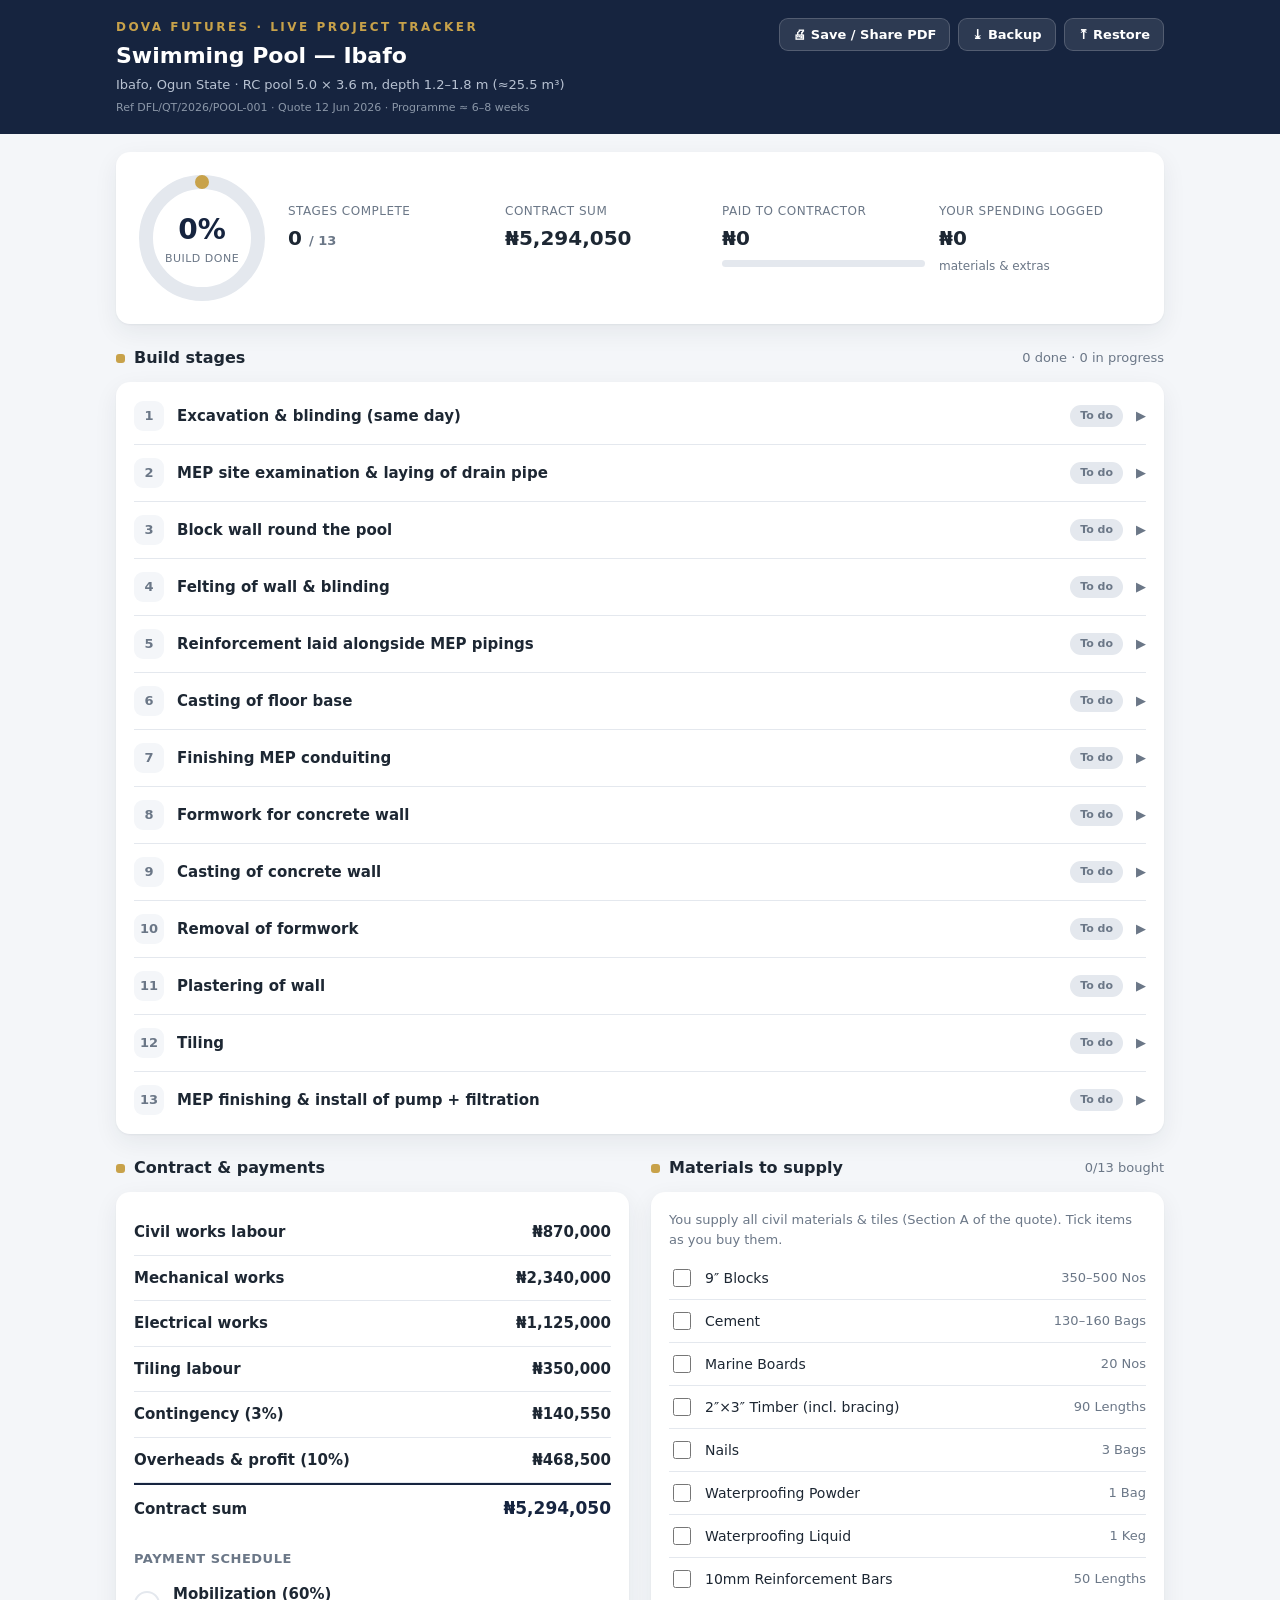
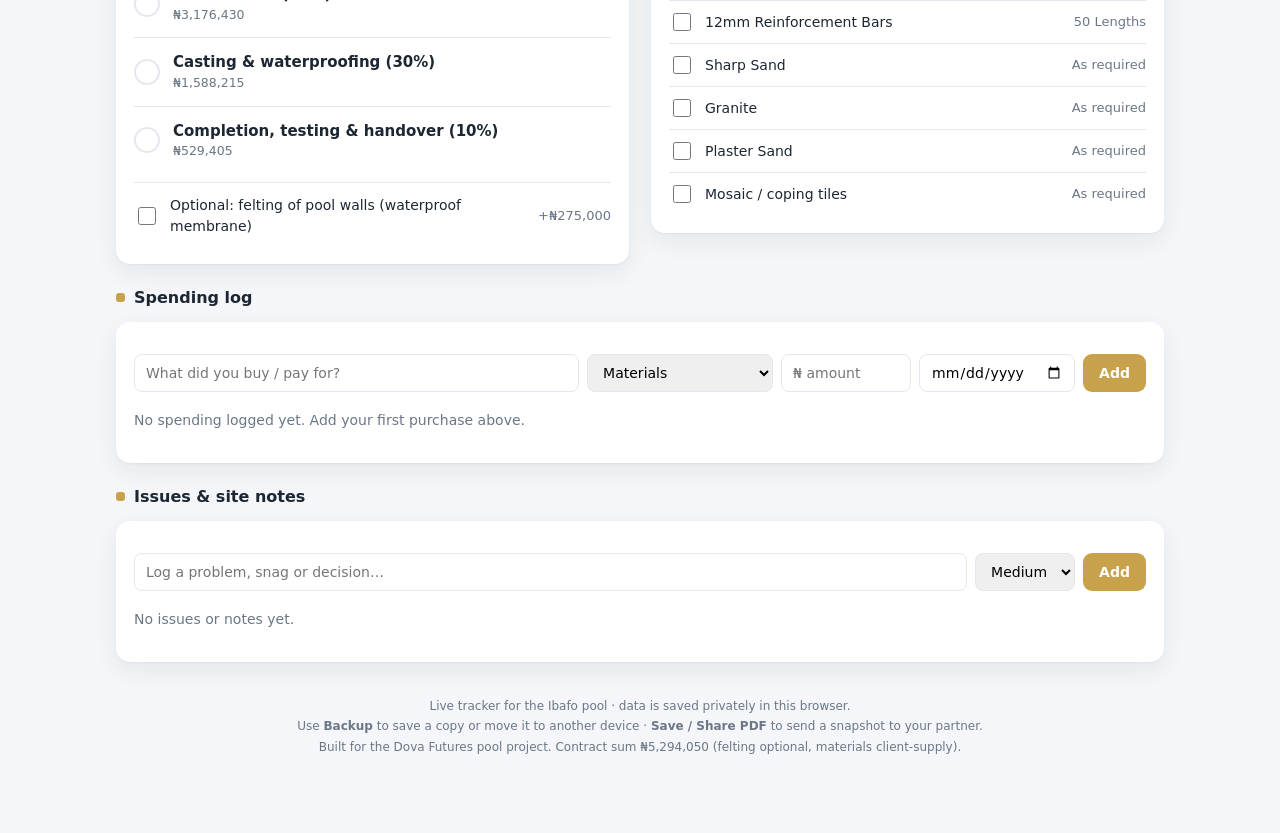
==== pool-tracker.html @ 094e6d1b "Add live tracker for the Ibafo pool project Single-file, offline HTML tracker pre-loaded with the 13" ====
<!DOCTYPE html>
<html lang="en">
<head>
<meta charset="UTF-8" />
<meta name="viewport" content="width=device-width, initial-scale=1.0" />
<meta name="theme-color" content="#16243f" />
<title>Pool Project — Ibafo · Live Tracker</title>
<style>
  :root{
    --navy:#16243f; --navy-2:#1f3357; --gold:#c8a24a; --gold-dk:#a9842f;
    --ink:#1d2733; --muted:#6b7787; --line:#e4e8ee; --bg:#f4f6f9; --card:#fff;
    --green:#2f9e6f; --green-bg:#e4f4ec; --amber:#d9822b; --amber-bg:#fbecd9;
    --red:#d64545; --red-bg:#fbe6e6; --blue:#3a6ea5; --blue-bg:#e6eff8;
    --shadow:0 1px 2px rgba(22,36,63,.05),0 8px 24px rgba(22,36,63,.07);
    --radius:14px;
    font-family:"Segoe UI",system-ui,-apple-system,Roboto,Helvetica,Arial,sans-serif;
  }
  *{box-sizing:border-box}
  html,body{margin:0}
  body{background:var(--bg);color:var(--ink);font-size:15px;line-height:1.5}
  h1,h2,h3{margin:0}
  button{font-family:inherit}
  .wrap{max-width:1080px;margin:0 auto;padding:0 16px 64px}

  /* header */
  .topbar{background:var(--navy);color:#fff}
  .topbar-inner{max-width:1080px;margin:0 auto;padding:18px 16px;display:flex;
    align-items:flex-start;justify-content:space-between;gap:16px;flex-wrap:wrap}
  .brand{display:flex;flex-direction:column;gap:3px}
  .brand .ey{font-size:12px;letter-spacing:2.5px;text-transform:uppercase;color:var(--gold);font-weight:700}
  .brand h1{font-size:22px;font-weight:700}
  .brand .sub{font-size:13px;color:#b8c2d2}
  .brand .tag{font-size:11px;color:#8b97a8;margin-top:2px}
  .head-actions{display:flex;gap:8px;flex-wrap:wrap}
  .hbtn{background:rgba(255,255,255,.1);color:#fff;border:1px solid rgba(255,255,255,.18);
    border-radius:9px;padding:8px 13px;font-size:13px;font-weight:600;cursor:pointer}
  .hbtn:hover{background:rgba(255,255,255,.18)}

  /* hero metrics */
  .hero{display:grid;grid-template-columns:auto 1fr;gap:22px;align-items:center;
    background:var(--card);border-radius:var(--radius);box-shadow:var(--shadow);
    padding:22px;margin-top:18px}
  .ring{position:relative;width:128px;height:128px;flex:none}
  .ring svg{transform:rotate(-90deg)}
  .ring .ctr{position:absolute;inset:0;display:flex;flex-direction:column;align-items:center;justify-content:center}
  .ring .pct{font-size:28px;font-weight:800;color:var(--navy)}
  .ring .lbl{font-size:11px;color:var(--muted);text-transform:uppercase;letter-spacing:.5px}
  .hero-stats{display:grid;grid-template-columns:repeat(auto-fit,minmax(150px,1fr));gap:14px}
  .stat .k{font-size:12px;text-transform:uppercase;letter-spacing:.5px;color:var(--muted)}
  .stat .v{font-size:20px;font-weight:700;margin-top:3px}
  .stat .v small{font-size:13px;font-weight:600;color:var(--muted)}
  .stat .bar{height:7px;background:var(--line);border-radius:5px;margin-top:7px;overflow:hidden}
  .stat .bar > i{display:block;height:100%;background:var(--gold);border-radius:5px}
  .stat .bar > i.over{background:var(--red)}

  /* sections */
  section{margin-top:22px}
  .sec-head{display:flex;align-items:center;justify-content:space-between;margin-bottom:12px;gap:10px}
  .sec-head h2{font-size:16px;display:flex;align-items:center;gap:9px}
  .sec-head h2 .dot{width:9px;height:9px;border-radius:3px;background:var(--gold)}
  .card{background:var(--card);border-radius:var(--radius);box-shadow:var(--shadow);padding:6px 18px}
  .card.pad{padding:18px}

  /* stage list */
  .stage{border-bottom:1px solid var(--line)}
  .stage:last-child{border-bottom:none}
  .stage-row{display:flex;align-items:center;gap:13px;padding:13px 0;cursor:pointer}
  .stage-no{width:30px;height:30px;flex:none;border-radius:9px;background:var(--bg);
    display:flex;align-items:center;justify-content:center;font-weight:700;font-size:13px;color:var(--muted)}
  .stage.done .stage-no{background:var(--green-bg);color:var(--green)}
  .stage.in_progress .stage-no{background:var(--amber-bg);color:var(--amber)}
  .stage-main{flex:1;min-width:0}
  .stage-name{font-weight:600}
  .stage-meta{font-size:12.5px;color:var(--muted);margin-top:1px}
  .pill{display:inline-block;font-size:11px;font-weight:700;padding:3px 10px;border-radius:20px;white-space:nowrap}
  .pill.todo{background:var(--line);color:var(--muted)}
  .pill.in_progress{background:var(--amber-bg);color:var(--amber)}
  .pill.done{background:var(--green-bg);color:var(--green)}
  .chev{color:var(--muted);font-size:13px;transition:transform .15s}
  .stage.open .chev{transform:rotate(90deg)}
  .stage-detail{display:none;padding:2px 0 16px 43px}
  .stage.open .stage-detail{display:block}
  .seg{display:inline-flex;background:var(--bg);border-radius:9px;padding:3px;gap:3px;margin-bottom:10px}
  .seg button{border:none;background:none;padding:6px 12px;border-radius:7px;font-size:13px;font-weight:600;color:var(--muted);cursor:pointer}
  .seg button.on{background:#fff;color:var(--ink);box-shadow:0 1px 2px rgba(0,0,0,.08)}
  .seg button.on[data-s="done"]{color:var(--green)}
  .seg button.on[data-s="in_progress"]{color:var(--amber)}
  .field{display:block;font-size:12px;font-weight:600;color:var(--muted);margin:8px 0 0}
  .field input,.field textarea{width:100%;margin-top:4px;padding:8px 10px;border:1px solid var(--line);
    border-radius:8px;font-family:inherit;font-size:14px;color:var(--ink)}
  .field input:focus,.field textarea:focus{outline:none;border-color:var(--gold)}
  .twocol{display:flex;gap:12px;flex-wrap:wrap}
  .twocol .field{flex:1;min-width:150px}

  /* generic rows */
  .row{display:flex;align-items:center;gap:12px;padding:11px 0;border-bottom:1px solid var(--line)}
  .row:last-child{border-bottom:none}
  .row .m{flex:1;min-width:0}
  .row .m .t{font-weight:600}
  .row .m .s{font-size:12.5px;color:var(--muted);margin-top:1px}
  .row .amt{font-weight:700;white-space:nowrap}
  .row .del{background:none;border:none;color:var(--muted);cursor:pointer;font-size:15px;padding:4px 6px;border-radius:7px}
  .row .del:hover{background:var(--red-bg);color:var(--red)}
  .muted{color:var(--muted)}
  .empty{color:var(--muted);padding:14px 0;font-size:14px}

  /* payment milestones */
  .pay{display:flex;align-items:center;gap:13px;padding:13px 0;border-bottom:1px solid var(--line)}
  .pay:last-child{border-bottom:none}
  .pay .check{width:26px;height:26px;flex:none;border-radius:50%;border:2px solid var(--line);
    display:flex;align-items:center;justify-content:center;cursor:pointer;color:transparent;font-size:14px;font-weight:800}
  .pay.paid .check{background:var(--green);border-color:var(--green);color:#fff}
  .pay .m{flex:1}
  .pay .m .t{font-weight:600}
  .pay .m .s{font-size:12.5px;color:var(--muted)}

  /* two-up grid */
  .grid2{display:grid;grid-template-columns:1fr 1fr;gap:22px;align-items:start}
  @media(max-width:820px){.grid2{grid-template-columns:1fr}.hero{grid-template-columns:1fr;text-align:center}
    .ring{margin:0 auto}}

  /* add form */
  .addform{display:flex;gap:8px;flex-wrap:wrap;padding:14px 0 4px}
  .addform input,.addform select{padding:9px 11px;border:1px solid var(--line);border-radius:8px;font-family:inherit;font-size:14px}
  .addform input:focus,.addform select:focus{outline:none;border-color:var(--gold)}
  .addform .grow{flex:1;min-width:140px}
  .btn{border:none;border-radius:9px;padding:9px 16px;font-size:14px;font-weight:600;cursor:pointer}
  .btn-gold{background:var(--gold);color:#fff}
  .btn-gold:hover{background:var(--gold-dk)}

  .mat{display:flex;align-items:center;gap:11px;padding:9px 0;border-bottom:1px solid var(--line);font-size:14px}
  .mat:last-child{border-bottom:none}
  .mat input{width:18px;height:18px;accent-color:var(--green);flex:none;cursor:pointer}
  .mat .q{margin-left:auto;color:var(--muted);font-size:13px;white-space:nowrap}
  .mat.got .nm{text-decoration:line-through;color:var(--muted)}

  .note-card{font-size:13px;color:var(--muted);line-height:1.6}
  .foot{text-align:center;color:var(--muted);font-size:12px;margin-top:34px;line-height:1.7}
  .toast{position:fixed;bottom:22px;left:50%;transform:translateX(-50%);background:var(--navy);
    color:#fff;padding:11px 18px;border-radius:9px;font-size:14px;box-shadow:var(--shadow);z-index:50;opacity:0;
    transition:opacity .2s;pointer-events:none}
  .toast.show{opacity:1}

  @media print{
    body{background:#fff}
    .head-actions,.addform,.stage .chev,.del,.seg,.hbtn,.btn{display:none !important}
    .card,.hero{box-shadow:none;border:1px solid var(--line)}
    .stage-detail{display:block !important;padding-left:43px}
  }
</style>
</head>
<body>

<header class="topbar">
  <div class="topbar-inner">
    <div class="brand">
      <span class="ey">Dova Futures · Live Project Tracker</span>
      <h1>Swimming Pool — Ibafo</h1>
      <span class="sub">Ibafo, Ogun State · RC pool 5.0 × 3.6 m, depth 1.2–1.8 m (≈25.5 m³)</span>
      <span class="tag">Ref DFL/QT/2026/POOL-001 · Quote 12 Jun 2026 · Programme ≈ 6–8 weeks</span>
    </div>
    <div class="head-actions">
      <button class="hbtn" onclick="window.print()">🖨 Save / Share PDF</button>
      <button class="hbtn" id="export">⤓ Backup</button>
      <button class="hbtn" id="import">⤒ Restore</button>
      <input type="file" id="file" accept="application/json" hidden />
    </div>
  </div>
</header>

<div class="wrap">

  <!-- HERO -->
  <div class="hero">
    <div class="ring">
      <svg width="128" height="128">
        <circle cx="64" cy="64" r="56" fill="none" stroke="#e4e8ee" stroke-width="14"/>
        <circle id="ring-fill" cx="64" cy="64" r="56" fill="none" stroke="#c8a24a" stroke-width="14"
          stroke-linecap="round" stroke-dasharray="351.86" stroke-dashoffset="351.86"/>
      </svg>
      <div class="ctr"><span class="pct" id="ring-pct">0%</span><span class="lbl">Build done</span></div>
    </div>
    <div class="hero-stats">
      <div class="stat">
        <div class="k">Stages complete</div>
        <div class="v" id="st-stages">0 <small>/ 13</small></div>
      </div>
      <div class="stat">
        <div class="k">Contract sum</div>
        <div class="v" id="st-contract">₦5,294,050</div>
      </div>
      <div class="stat">
        <div class="k">Paid to contractor</div>
        <div class="v" id="st-paid">₦0</div>
        <div class="bar"><i id="st-paid-bar" style="width:0%"></i></div>
      </div>
      <div class="stat">
        <div class="k">Your spending logged</div>
        <div class="v" id="st-spend">₦0</div>
        <div class="muted" style="font-size:12px;margin-top:4px" id="st-spend-sub">materials & extras</div>
      </div>
    </div>
  </div>

  <!-- BUILD STAGES -->
  <section>
    <div class="sec-head">
      <h2><span class="dot"></span>Build stages</h2>
      <span class="muted" id="stage-status" style="font-size:13px"></span>
    </div>
    <div class="card" id="stages"></div>
  </section>

  <div class="grid2">
    <!-- CONTRACT & PAYMENTS -->
    <section>
      <div class="sec-head"><h2><span class="dot"></span>Contract & payments</h2></div>
      <div class="card pad">
        <div id="breakdown"></div>
        <h3 style="font-size:13px;margin:16px 0 2px;color:var(--muted);text-transform:uppercase;letter-spacing:.5px">Payment schedule</h3>
        <div id="payments"></div>
        <label class="mat" style="border-top:1px solid var(--line);margin-top:8px;padding-top:12px">
          <input type="checkbox" id="felting" />
          <span class="nm">Optional: felting of pool walls (waterproof membrane)</span>
          <span class="q">+₦275,000</span>
        </label>
      </div>
    </section>

    <!-- CLIENT-SUPPLY MATERIALS -->
    <section>
      <div class="sec-head"><h2><span class="dot"></span>Materials to supply</h2>
        <span class="muted" id="mat-status" style="font-size:13px"></span></div>
      <div class="card pad">
        <p class="muted" style="margin:0 0 8px;font-size:13px">You supply all civil materials & tiles (Section A of the quote). Tick items as you buy them.</p>
        <div id="materials"></div>
      </div>
    </section>
  </div>

  <!-- EXPENSES -->
  <section>
    <div class="sec-head"><h2><span class="dot"></span>Spending log</h2>
      <span class="muted" id="exp-total" style="font-size:13px"></span></div>
    <div class="card pad">
      <div class="addform">
        <input class="grow" id="e-desc" placeholder="What did you buy / pay for?" />
        <select id="e-cat">
          <option>Materials</option><option>Contractor payment</option><option>Labour</option>
          <option>Mechanical</option><option>Electrical</option><option>Tiling</option>
          <option>Transport</option><option>Other</option>
        </select>
        <input id="e-amt" type="number" min="0" step="any" placeholder="₦ amount" style="width:130px" />
        <input id="e-date" type="date" />
        <button class="btn btn-gold" id="e-add">Add</button>
      </div>
      <div id="expenses"></div>
    </div>
  </section>

  <!-- ISSUES -->
  <section>
    <div class="sec-head"><h2><span class="dot"></span>Issues & site notes</h2></div>
    <div class="card pad">
      <div class="addform">
        <input class="grow" id="i-text" placeholder="Log a problem, snag or decision…" />
        <select id="i-sev"><option value="note">Note</option><option value="low">Low</option>
          <option value="medium" selected>Medium</option><option value="high">High</option></select>
        <button class="btn btn-gold" id="i-add">Add</button>
      </div>
      <div id="issues"></div>
    </div>
  </section>

  <p class="foot">
    Live tracker for the Ibafo pool · data is saved privately in this browser.<br/>
    Use <b>Backup</b> to save a copy or move it to another device · <b>Save / Share PDF</b> to send a snapshot to your partner.<br/>
    Built for the Dova Futures pool project. Contract sum ₦5,294,050 (felting optional, materials client-supply).
  </p>
</div>

<div class="toast" id="toast"></div>

<script>
const NGN = n => "₦" + Math.round(n||0).toLocaleString("en-NG");
const today = () => new Date().toISOString().slice(0,10);
const fmtDate = d => d ? new Date(d+"T00:00:00").toLocaleDateString("en-GB",{day:"numeric",month:"short",year:"numeric"}) : "";

const CONTRACT_BASE = 5294050;
const FELTING = 275000;

const SEED = {
  stages: [
    "Excavation & blinding (same day)",
    "MEP site examination & laying of drain pipe",
    "Block wall round the pool",
    "Felting of wall & blinding",
    "Reinforcement laid alongside MEP pipings",
    "Casting of floor base",
    "Finishing MEP conduiting",
    "Formwork for concrete wall",
    "Casting of concrete wall",
    "Removal of formwork",
    "Plastering of wall",
    "Tiling",
    "MEP finishing & install of pump + filtration"
  ].map((name,i)=>({id:i+1,name,status:"todo",date:"",note:""})),
  breakdown: [
    ["Civil works labour", 870000],
    ["Mechanical works", 2340000],
    ["Electrical works", 1125000],
    ["Tiling labour", 350000],
    ["Contingency (3%)", 140550],
    ["Overheads & profit (10%)", 468500],
  ],
  payments: [
    {label:"Mobilization (60%)", pct:0.60, paid:false, date:""},
    {label:"Casting & waterproofing (30%)", pct:0.30, paid:false, date:""},
    {label:"Completion, testing & handover (10%)", pct:0.10, paid:false, date:""},
  ],
  felting:false,
  materials: [
    ["9″ Blocks","350–500 Nos"],["Cement","130–160 Bags"],["Marine Boards","20 Nos"],
    ["2″×3″ Timber (incl. bracing)","90 Lengths"],["Nails","3 Bags"],
    ["Waterproofing Powder","1 Bag"],["Waterproofing Liquid","1 Keg"],
    ["10mm Reinforcement Bars","50 Lengths"],["12mm Reinforcement Bars","50 Lengths"],
    ["Sharp Sand","As required"],["Granite","As required"],
    ["Plaster Sand","As required"],["Mosaic / coping tiles","As required"],
  ].map((m,i)=>({id:i+1,name:m[0],qty:m[1],got:false})),
  expenses: [],
  issues: [],
};

const KEY = "pool_ibafo_tracker_v1";
let data = load();

function load(){
  try{
    const raw = localStorage.getItem(KEY);
    if(raw){ const d = JSON.parse(raw); return Object.assign(structuredClone(SEED), d); }
  }catch(e){}
  return structuredClone(SEED);
}
function save(){ localStorage.setItem(KEY, JSON.stringify(data)); }

/* ---------- render ---------- */
function contractSum(){ return CONTRACT_BASE + (data.felting ? FELTING : 0); }

function render(){
  renderHero(); renderStages(); renderBreakdown(); renderPayments();
  renderMaterials(); renderExpenses(); renderIssues();
  document.getElementById("felting").checked = data.felting;
}

function renderHero(){
  const done = data.stages.filter(s=>s.status==="done").length;
  const pct = Math.round(done/data.stages.length*100);
  const C=2*Math.PI*56;
  document.getElementById("ring-fill").style.strokeDashoffset = C*(1-pct/100);
  document.getElementById("ring-pct").textContent = pct+"%";
  document.getElementById("st-stages").innerHTML = done+' <small>/ '+data.stages.length+'</small>';
  document.getElementById("st-contract").textContent = NGN(contractSum());

  const paid = data.payments.filter(p=>p.paid).reduce((a,p)=>a+p.pct*contractSum(),0);
  document.getElementById("st-paid").textContent = NGN(paid);
  document.getElementById("st-paid-bar").style.width = Math.min(100, paid/contractSum()*100)+"%";

  const spend = data.expenses.reduce((a,e)=>a+(+e.amt||0),0);
  document.getElementById("st-spend").textContent = NGN(spend);
}

function renderStages(){
  const el = document.getElementById("stages");
  el.innerHTML = data.stages.map(s=>{
    const cls = s.status==="done"?"done":s.status==="in_progress"?"in_progress":"";
    const pill = s.status==="done"?'<span class="pill done">Done</span>'
      : s.status==="in_progress"?'<span class="pill in_progress">In progress</span>'
      : '<span class="pill todo">To do</span>';
    const meta = [s.date?("✓ "+fmtDate(s.date)):"", s.note].filter(Boolean).join(" · ");
    return `<div class="stage ${cls}" data-id="${s.id}">
      <div class="stage-row" onclick="toggleStage(${s.id})">
        <div class="stage-no">${s.status==="done"?"✓":s.id}</div>
        <div class="stage-main">
          <div class="stage-name">${esc(s.name)}</div>
          ${meta?`<div class="stage-meta">${esc(meta)}</div>`:""}
        </div>
        ${pill}
        <span class="chev">▶</span>
      </div>
      <div class="stage-detail">
        <div class="seg">
          <button data-s="todo" class="${s.status==='todo'?'on':''}" onclick="setStage(${s.id},'todo')">To do</button>
          <button data-s="in_progress" class="${s.status==='in_progress'?'on':''}" onclick="setStage(${s.id},'in_progress')">In progress</button>
          <button data-s="done" class="${s.status==='done'?'on':''}" onclick="setStage(${s.id},'done')">Done</button>
        </div>
        <div class="twocol">
          <label class="field">Date ${s.status==='done'?'completed':'started / due'}
            <input type="date" value="${s.date||''}" onchange="stageDate(${s.id},this.value)" />
          </label>
        </div>
        <label class="field">Note
          <textarea rows="2" placeholder="e.g. concrete cured, supplier delay, inspection passed…" onchange="stageNote(${s.id},this.value)">${esc(s.note||'')}</textarea>
        </label>
      </div>
    </div>`;
  }).join("");
  const done = data.stages.filter(s=>s.status==="done").length;
  const ip = data.stages.filter(s=>s.status==="in_progress").length;
  document.getElementById("stage-status").textContent =
    done===data.stages.length ? "All stages complete 🎉" : `${done} done · ${ip} in progress`;
}

function renderBreakdown(){
  const el=document.getElementById("breakdown");
  let rows = data.breakdown.map(b=>`<div class="row"><div class="m"><div class="t">${esc(b[0])}</div></div><div class="amt">${NGN(b[1])}</div></div>`).join("");
  if(data.felting) rows += `<div class="row"><div class="m"><div class="t">Felting of pool walls <span class="pill in_progress">optional</span></div></div><div class="amt">${NGN(FELTING)}</div></div>`;
  rows += `<div class="row" style="border-top:2px solid var(--navy)"><div class="m"><div class="t" style="font-weight:800">Contract sum</div></div><div class="amt" style="color:var(--navy);font-size:17px">${NGN(contractSum())}</div></div>`;
  el.innerHTML = rows;
}

function renderPayments(){
  const el=document.getElementById("payments");
  el.innerHTML = data.payments.map((p,i)=>{
    const amt = p.pct*contractSum();
    return `<div class="pay ${p.paid?'paid':''}">
      <div class="check" onclick="togglePay(${i})">✓</div>
      <div class="m"><div class="t">${esc(p.label)}</div>
        <div class="s">${NGN(amt)}${p.paid&&p.date?" · paid "+fmtDate(p.date):p.paid?" · paid":""}</div></div>
    </div>`;
  }).join("");
}

function renderMaterials(){
  const el=document.getElementById("materials");
  el.innerHTML = data.materials.map(m=>`<label class="mat ${m.got?'got':''}">
    <input type="checkbox" ${m.got?'checked':''} onchange="toggleMat(${m.id})" />
    <span class="nm">${esc(m.name)}</span><span class="q">${esc(m.qty)}</span></label>`).join("");
  const got=data.materials.filter(m=>m.got).length;
  document.getElementById("mat-status").textContent = `${got}/${data.materials.length} bought`;
}

function renderExpenses(){
  const el=document.getElementById("expenses");
  if(!data.expenses.length){ el.innerHTML='<div class="empty">No spending logged yet. Add your first purchase above.</div>'; }
  else{
    const sorted=[...data.expenses].sort((a,b)=>(b.date||"").localeCompare(a.date||""));
    el.innerHTML = sorted.map(e=>`<div class="row">
      <div class="m"><div class="t">${esc(e.desc)}</div>
        <div class="s">${esc(e.cat)}${e.date?" · "+fmtDate(e.date):""}</div></div>
      <div class="amt">${NGN(e.amt)}</div>
      <button class="del" onclick="delExpense('${e.uid}')">✕</button></div>`).join("");
  }
  const tot=data.expenses.reduce((a,e)=>a+(+e.amt||0),0);
  document.getElementById("exp-total").textContent = data.expenses.length?("Total "+NGN(tot)):"";
}

function renderIssues(){
  const el=document.getElementById("issues");
  if(!data.issues.length){ el.innerHTML='<div class="empty">No issues or notes yet.</div>'; return; }
  const sev={note:["blue","Note"],low:["green","Low"],medium:["in_progress","Medium"],high:["todo","High"]};
  el.innerHTML=[...data.issues].reverse().map(it=>{
    const pillCls = it.sev==="high"?"done":""; // placeholder not used
    const map={note:'pill todo',low:'pill done',medium:'pill in_progress',high:'pill'};
    const colors={note:'background:var(--blue-bg);color:var(--blue)',low:'background:var(--green-bg);color:var(--green)',medium:'background:var(--amber-bg);color:var(--amber)',high:'background:var(--red-bg);color:var(--red)'};
    const label={note:"Note",low:"Low",medium:"Medium",high:"High"}[it.sev]||"Note";
    return `<div class="row"><div class="m"><div class="t">${esc(it.text)}</div>
      <div class="s">${it.date?fmtDate(it.date):""}</div></div>
      <span class="pill" style="${colors[it.sev]||colors.note}">${label}</span>
      <button class="del" onclick="delIssue('${it.uid}')">✕</button></div>`;
  }).join("");
}

/* ---------- actions ---------- */
function toggleStage(id){
  document.querySelector(`.stage[data-id="${id}"]`).classList.toggle("open");
}
function setStage(id,status){
  const s=data.stages.find(x=>x.id===id); s.status=status;
  if(status==="done" && !s.date) s.date=today();
  save(); renderStages(); renderHero();
  // keep open
  setTimeout(()=>{const e=document.querySelector(`.stage[data-id="${id}"]`); if(e)e.classList.add("open");},0);
}
function stageDate(id,v){ data.stages.find(x=>x.id===id).date=v; save(); renderStages(); reopen(id); }
function stageNote(id,v){ data.stages.find(x=>x.id===id).note=v.trim(); save(); }
function reopen(id){ setTimeout(()=>{const e=document.querySelector(`.stage[data-id="${id}"]`); if(e)e.classList.add("open");},0); }

function togglePay(i){
  const p=data.payments[i]; p.paid=!p.paid; p.date=p.paid?today():"";
  save(); renderPayments(); renderHero();
}
function toggleMat(id){ const m=data.materials.find(x=>x.id===id); m.got=!m.got; save(); renderMaterials(); }

document.getElementById("felting").addEventListener("change",e=>{
  data.felting=e.target.checked; save(); render();
});

function uid(){ return Math.random().toString(36).slice(2,9); }
document.getElementById("e-add").onclick=()=>{
  const desc=document.getElementById("e-desc").value.trim();
  const amt=parseFloat(document.getElementById("e-amt").value);
  if(!desc||!(amt>=0)||isNaN(amt)){ toast("Enter a description and amount"); return; }
  data.expenses.push({uid:uid(),desc,cat:document.getElementById("e-cat").value,
    amt,date:document.getElementById("e-date").value||today()});
  save(); renderExpenses(); renderHero();
  document.getElementById("e-desc").value=""; document.getElementById("e-amt").value="";
  toast("Logged");
};
function delExpense(u){ data.expenses=data.expenses.filter(e=>e.uid!==u); save(); renderExpenses(); renderHero(); }

document.getElementById("i-add").onclick=()=>{
  const text=document.getElementById("i-text").value.trim();
  if(!text){ toast("Type a note first"); return; }
  data.issues.push({uid:uid(),text,sev:document.getElementById("i-sev").value,date:today()});
  save(); renderIssues(); document.getElementById("i-text").value=""; toast("Saved");
};
function delIssue(u){ data.issues=data.issues.filter(i=>i.uid!==u); save(); renderIssues(); }

/* enter-to-add */
document.getElementById("e-amt").addEventListener("keydown",e=>{if(e.key==="Enter")document.getElementById("e-add").click();});
document.getElementById("i-text").addEventListener("keydown",e=>{if(e.key==="Enter")document.getElementById("i-add").click();});

/* backup / restore */
document.getElementById("export").onclick=()=>{
  const blob=new Blob([JSON.stringify(data,null,2)],{type:"application/json"});
  const a=document.createElement("a"); a.href=URL.createObjectURL(blob);
  a.download="pool-ibafo-tracker-"+today()+".json"; a.click(); toast("Backup downloaded");
};
document.getElementById("import").onclick=()=>document.getElementById("file").click();
document.getElementById("file").onchange=e=>{
  const f=e.target.files[0]; if(!f) return;
  const r=new FileReader();
  r.onload=()=>{ try{ data=Object.assign(structuredClone(SEED),JSON.parse(r.result)); save(); render(); toast("Restored"); }
    catch(err){ toast("Couldn't read that file"); } };
  r.readAsText(f);
};

function esc(s){ return (s||"").replace(/[&<>"]/g,c=>({"&":"&amp;","<":"&lt;",">":"&gt;",'"':"&quot;"}[c])); }
let tm; function toast(msg){ const t=document.getElementById("toast"); t.textContent=msg; t.classList.add("show");
  clearTimeout(tm); tm=setTimeout(()=>t.classList.remove("show"),1800); }

render();
</script>
</body>
</html>
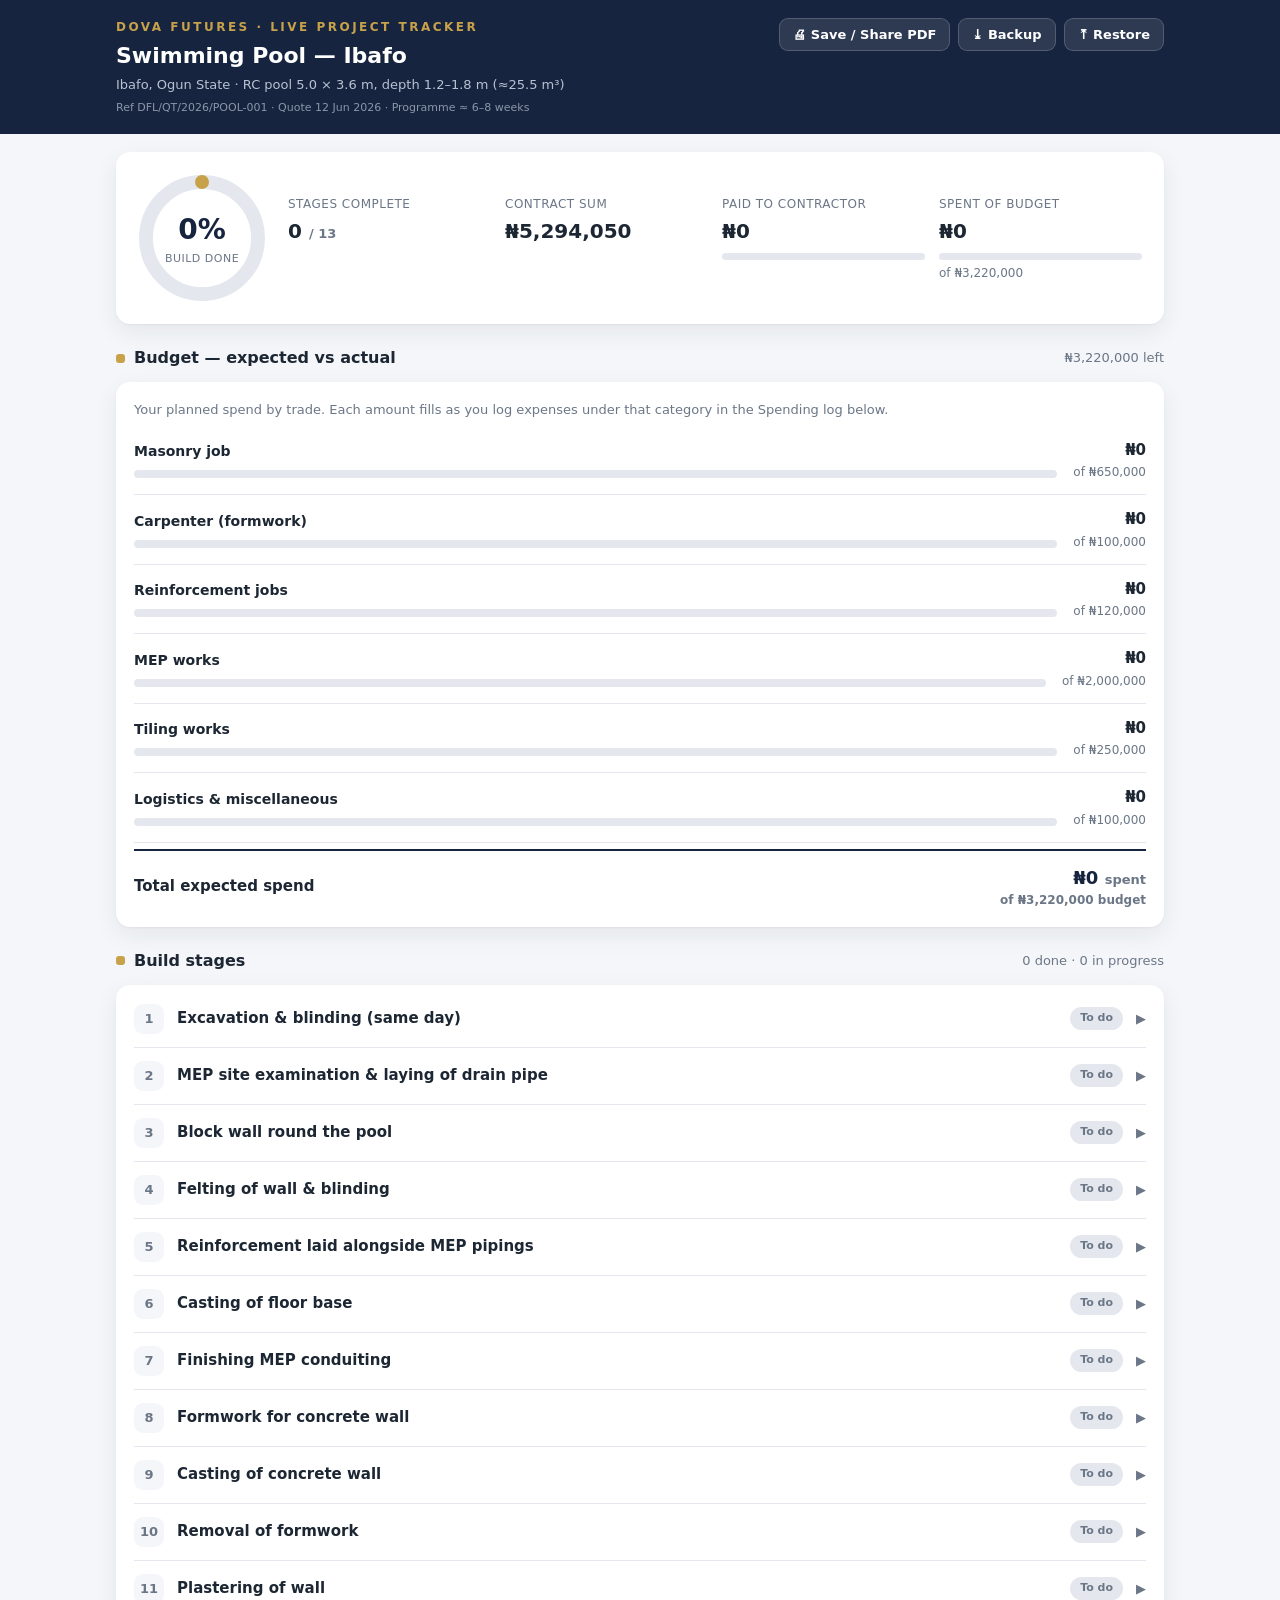
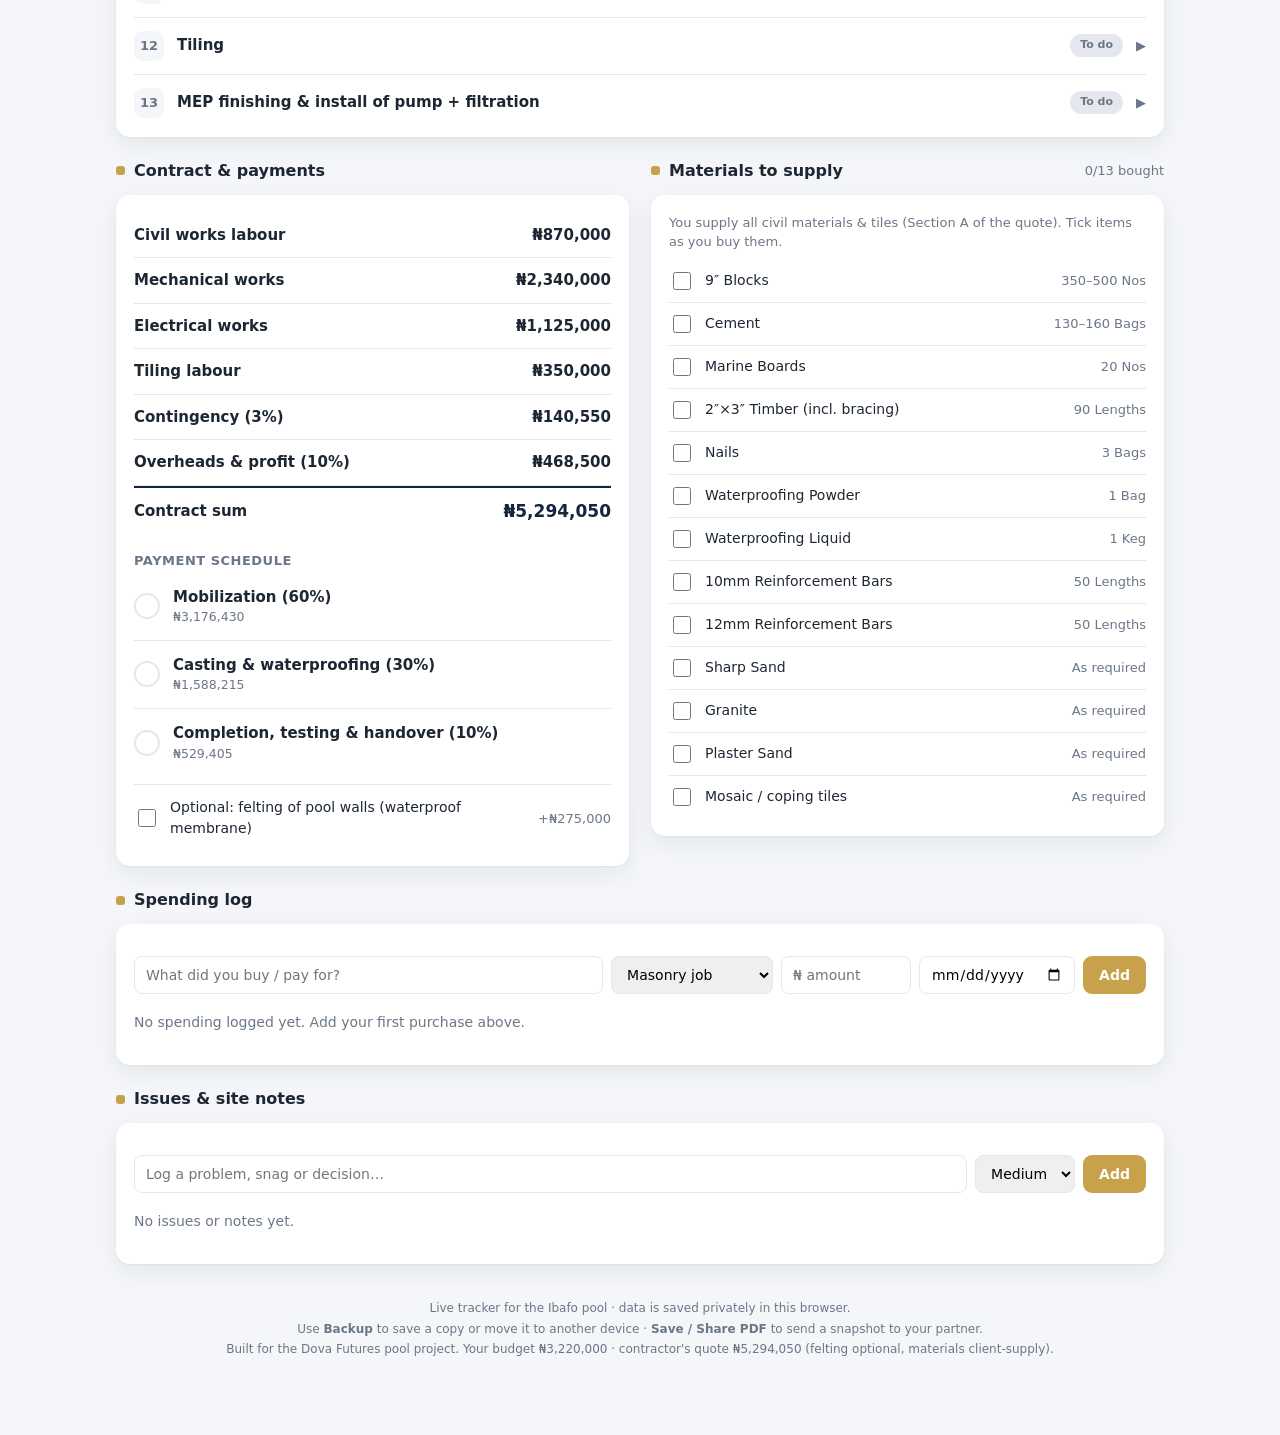
==== commit 62761c67: "Add owner's expected-spend budget (₦3.22M) with per-category tracking pool-tracker.html: new 'Budget" ====
--- a/pool-tracker.html
+++ b/pool-tracker.html
@@ -52,6 +52,24 @@
   .stat .bar{height:7px;background:var(--line);border-radius:5px;margin-top:7px;overflow:hidden}
   .stat .bar > i{display:block;height:100%;background:var(--gold);border-radius:5px}
   .stat .bar > i.over{background:var(--red)}
+
+  /* budget rows */
+  .brow{display:flex;align-items:center;gap:16px;padding:13px 0;border-bottom:1px solid var(--line)}
+  .brow:last-child{border-bottom:none}
+  .bmain{flex:1;min-width:0}
+  .bname{font-weight:600;font-size:14px}
+  .bbar{height:8px;background:var(--line);border-radius:5px;margin-top:8px;overflow:hidden}
+  .bbar > i{display:block;height:100%;background:var(--gold);border-radius:5px}
+  .bbar > i.over{background:var(--red)}
+  .bnums{text-align:right;white-space:nowrap;flex:none}
+  .bact{font-weight:700}
+  .bact.over{color:var(--red)}
+  .bexp{font-size:12px;color:var(--muted);margin-top:2px}
+  .btotal{display:flex;justify-content:space-between;align-items:center;
+    border-top:2px solid var(--navy);margin-top:6px;padding-top:13px;font-weight:800}
+  .btotal .tv{text-align:right}
+  .btotal .tv .a{font-size:18px;color:var(--navy)}
+  .btotal .tv .e{font-size:12px;color:var(--muted);font-weight:600}
 
   /* sections */
   section{margin-top:22px}
@@ -195,12 +213,25 @@
         <div class="bar"><i id="st-paid-bar" style="width:0%"></i></div>
       </div>
       <div class="stat">
-        <div class="k">Your spending logged</div>
+        <div class="k">Spent of budget</div>
         <div class="v" id="st-spend">₦0</div>
-        <div class="muted" style="font-size:12px;margin-top:4px" id="st-spend-sub">materials & extras</div>
+        <div class="bar"><i id="st-spend-bar" style="width:0%"></i></div>
+        <div class="muted" style="font-size:12px;margin-top:4px" id="st-spend-sub">of ₦3,220,000</div>
       </div>
     </div>
   </div>
+
+  <!-- BUDGET: expected vs actual -->
+  <section>
+    <div class="sec-head">
+      <h2><span class="dot"></span>Budget — expected vs actual</h2>
+      <span class="muted" id="budget-status" style="font-size:13px"></span>
+    </div>
+    <div class="card pad">
+      <p class="muted" style="margin:0 0 6px;font-size:13px">Your planned spend by trade. Each amount fills as you log expenses under that category in the Spending log below.</p>
+      <div id="budget"></div>
+    </div>
+  </section>
 
   <!-- BUILD STAGES -->
   <section>
@@ -246,9 +277,12 @@
       <div class="addform">
         <input class="grow" id="e-desc" placeholder="What did you buy / pay for?" />
         <select id="e-cat">
-          <option>Materials</option><option>Contractor payment</option><option>Labour</option>
-          <option>Mechanical</option><option>Electrical</option><option>Tiling</option>
-          <option>Transport</option><option>Other</option>
+          <option value="Masonry">Masonry job</option>
+          <option value="Carpentry">Carpenter</option>
+          <option value="Reinforcement">Reinforcement</option>
+          <option value="MEP">MEP works</option>
+          <option value="Tiling">Tiling works</option>
+          <option value="Logistics">Logistics &amp; misc.</option>
         </select>
         <input id="e-amt" type="number" min="0" step="any" placeholder="₦ amount" style="width:130px" />
         <input id="e-date" type="date" />
@@ -275,7 +309,7 @@
   <p class="foot">
     Live tracker for the Ibafo pool · data is saved privately in this browser.<br/>
     Use <b>Backup</b> to save a copy or move it to another device · <b>Save / Share PDF</b> to send a snapshot to your partner.<br/>
-    Built for the Dova Futures pool project. Contract sum ₦5,294,050 (felting optional, materials client-supply).
+    Built for the Dova Futures pool project. Your budget ₦3,220,000 · contractor's quote ₦5,294,050 (felting optional, materials client-supply).
   </p>
 </div>
 
@@ -288,6 +322,17 @@
 
 const CONTRACT_BASE = 5294050;
 const FELTING = 275000;
+
+// Owner's expected spend by trade (your budget, separate from the contractor's quote).
+const BUDGET = [
+  {key:"Masonry",       label:"Masonry job",               expected:650000},
+  {key:"Carpentry",     label:"Carpenter (formwork)",      expected:100000},
+  {key:"Reinforcement", label:"Reinforcement jobs",        expected:120000},
+  {key:"MEP",           label:"MEP works",                 expected:2000000},
+  {key:"Tiling",        label:"Tiling works",              expected:250000},
+  {key:"Logistics",     label:"Logistics & miscellaneous", expected:100000},
+];
+const BUDGET_TOTAL = BUDGET.reduce((a,b)=>a+b.expected,0);  // ₦3,220,000
 
 const SEED = {
   stages: [
@@ -347,9 +392,45 @@
 function contractSum(){ return CONTRACT_BASE + (data.felting ? FELTING : 0); }
 
 function render(){
-  renderHero(); renderStages(); renderBreakdown(); renderPayments();
+  renderHero(); renderBudget(); renderStages(); renderBreakdown(); renderPayments();
   renderMaterials(); renderExpenses(); renderIssues();
   document.getElementById("felting").checked = data.felting;
+}
+
+function actualByCategory(){
+  const keys = BUDGET.map(b=>b.key);
+  const out = {}; BUDGET.forEach(b=>out[b.key]=0);
+  data.expenses.forEach(e=>{
+    const k = keys.includes(e.cat) ? e.cat : "Logistics";  // unknown → misc bucket
+    out[k] += (+e.amt||0);
+  });
+  return out;
+}
+
+function renderBudget(){
+  const act = actualByCategory();
+  const totalAct = Object.values(act).reduce((a,v)=>a+v,0);
+  let rows = BUDGET.map(b=>{
+    const a = act[b.key], over = a > b.expected;
+    const pc = b.expected ? Math.min(100, a/b.expected*100) : 0;
+    return `<div class="brow">
+      <div class="bmain">
+        <div class="bname">${b.label}</div>
+        <div class="bbar"><i class="${over?'over':''}" style="width:${pc}%"></i></div>
+      </div>
+      <div class="bnums">
+        <div class="bact ${over?'over':''}">${NGN(a)}</div>
+        <div class="bexp">of ${NGN(b.expected)}${over?" · over by "+NGN(a-b.expected):""}</div>
+      </div>
+    </div>`;
+  }).join("");
+  rows += `<div class="btotal"><div>Total expected spend</div>
+    <div class="tv"><div class="a">${NGN(totalAct)} <span style="font-size:13px;color:var(--muted)">spent</span></div>
+    <div class="e">of ${NGN(BUDGET_TOTAL)} budget</div></div></div>`;
+  document.getElementById("budget").innerHTML = rows;
+  const left = BUDGET_TOTAL - totalAct;
+  document.getElementById("budget-status").textContent =
+    left >= 0 ? `${NGN(left)} left` : `${NGN(-left)} over budget`;
 }
 
 function renderHero(){
@@ -367,6 +448,10 @@
 
   const spend = data.expenses.reduce((a,e)=>a+(+e.amt||0),0);
   document.getElementById("st-spend").textContent = NGN(spend);
+  document.getElementById("st-spend-bar").style.width = Math.min(100, spend/BUDGET_TOTAL*100)+"%";
+  document.getElementById("st-spend-bar").className = spend>BUDGET_TOTAL ? "over" : "";
+  document.getElementById("st-spend-sub").textContent =
+    spend>BUDGET_TOTAL ? "over ₦"+BUDGET_TOTAL.toLocaleString("en-NG")+" budget" : "of ₦"+BUDGET_TOTAL.toLocaleString("en-NG");
 }
 
 function renderStages(){
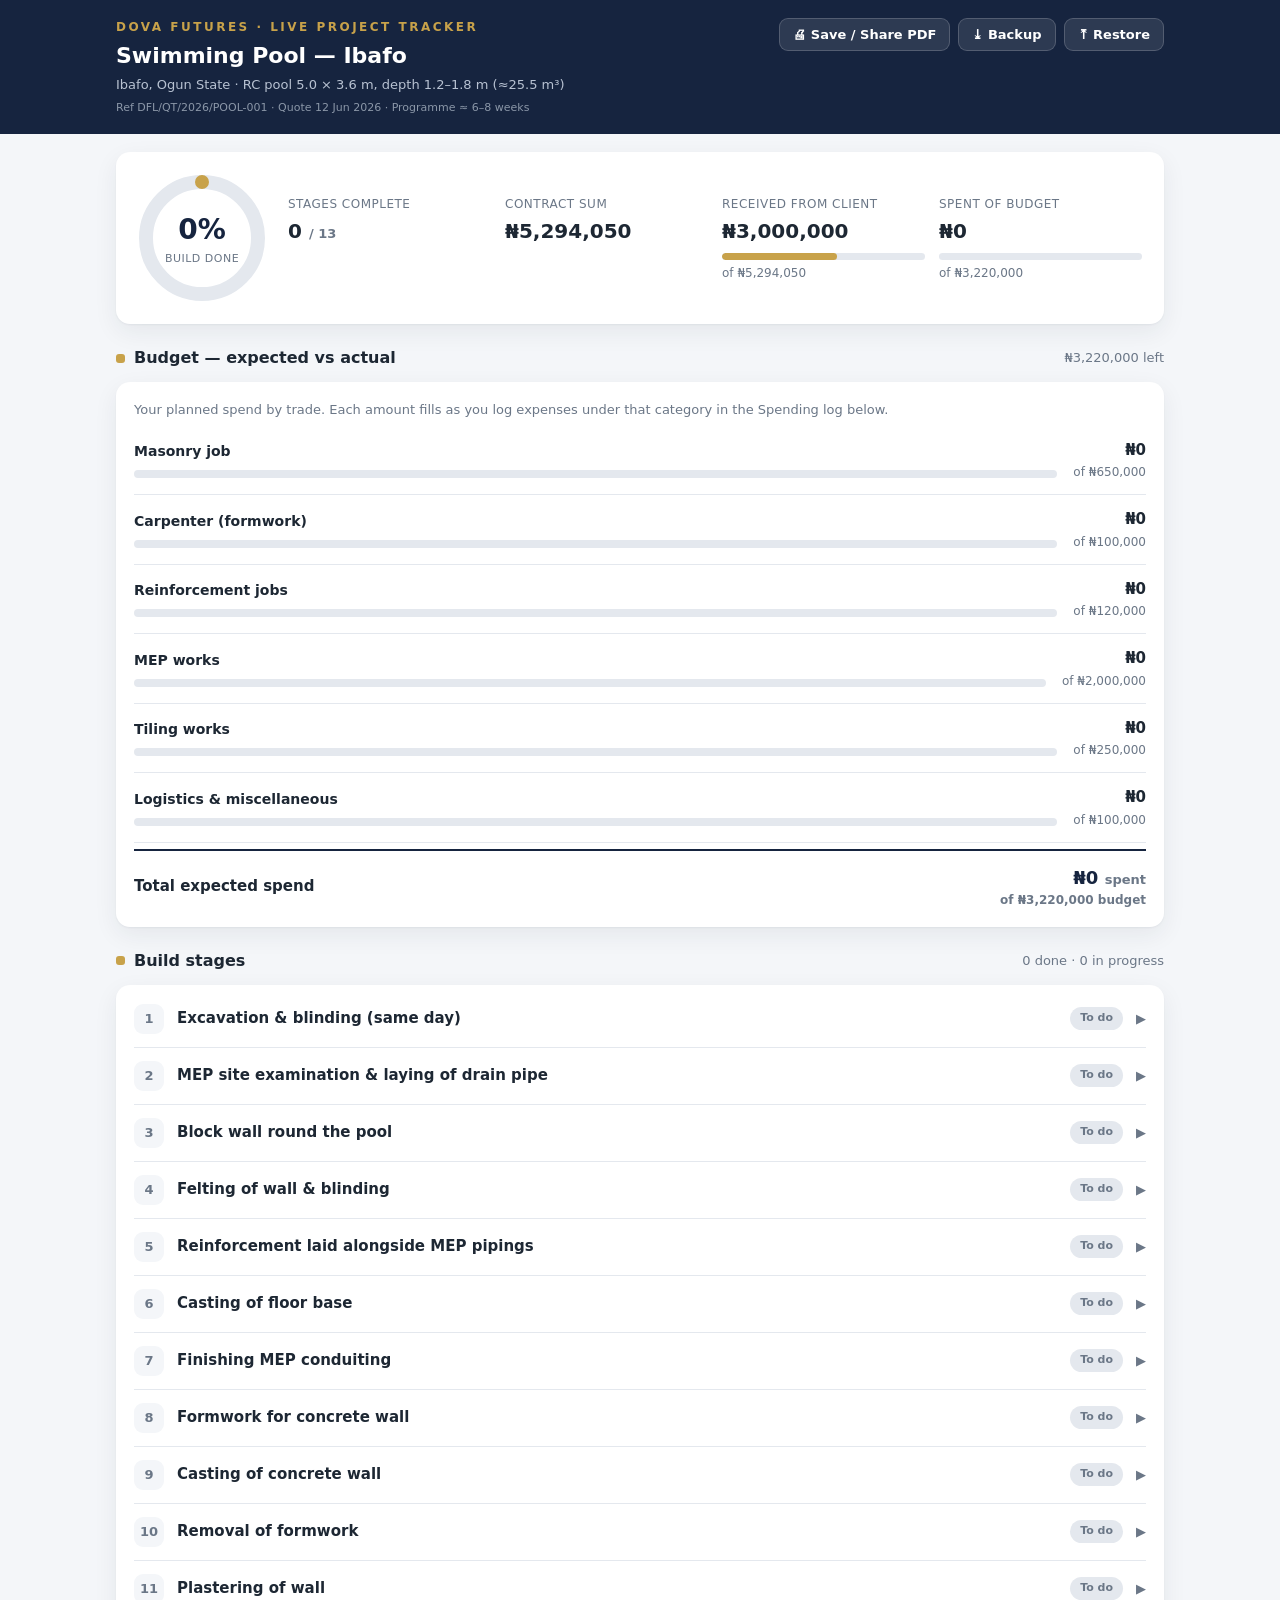
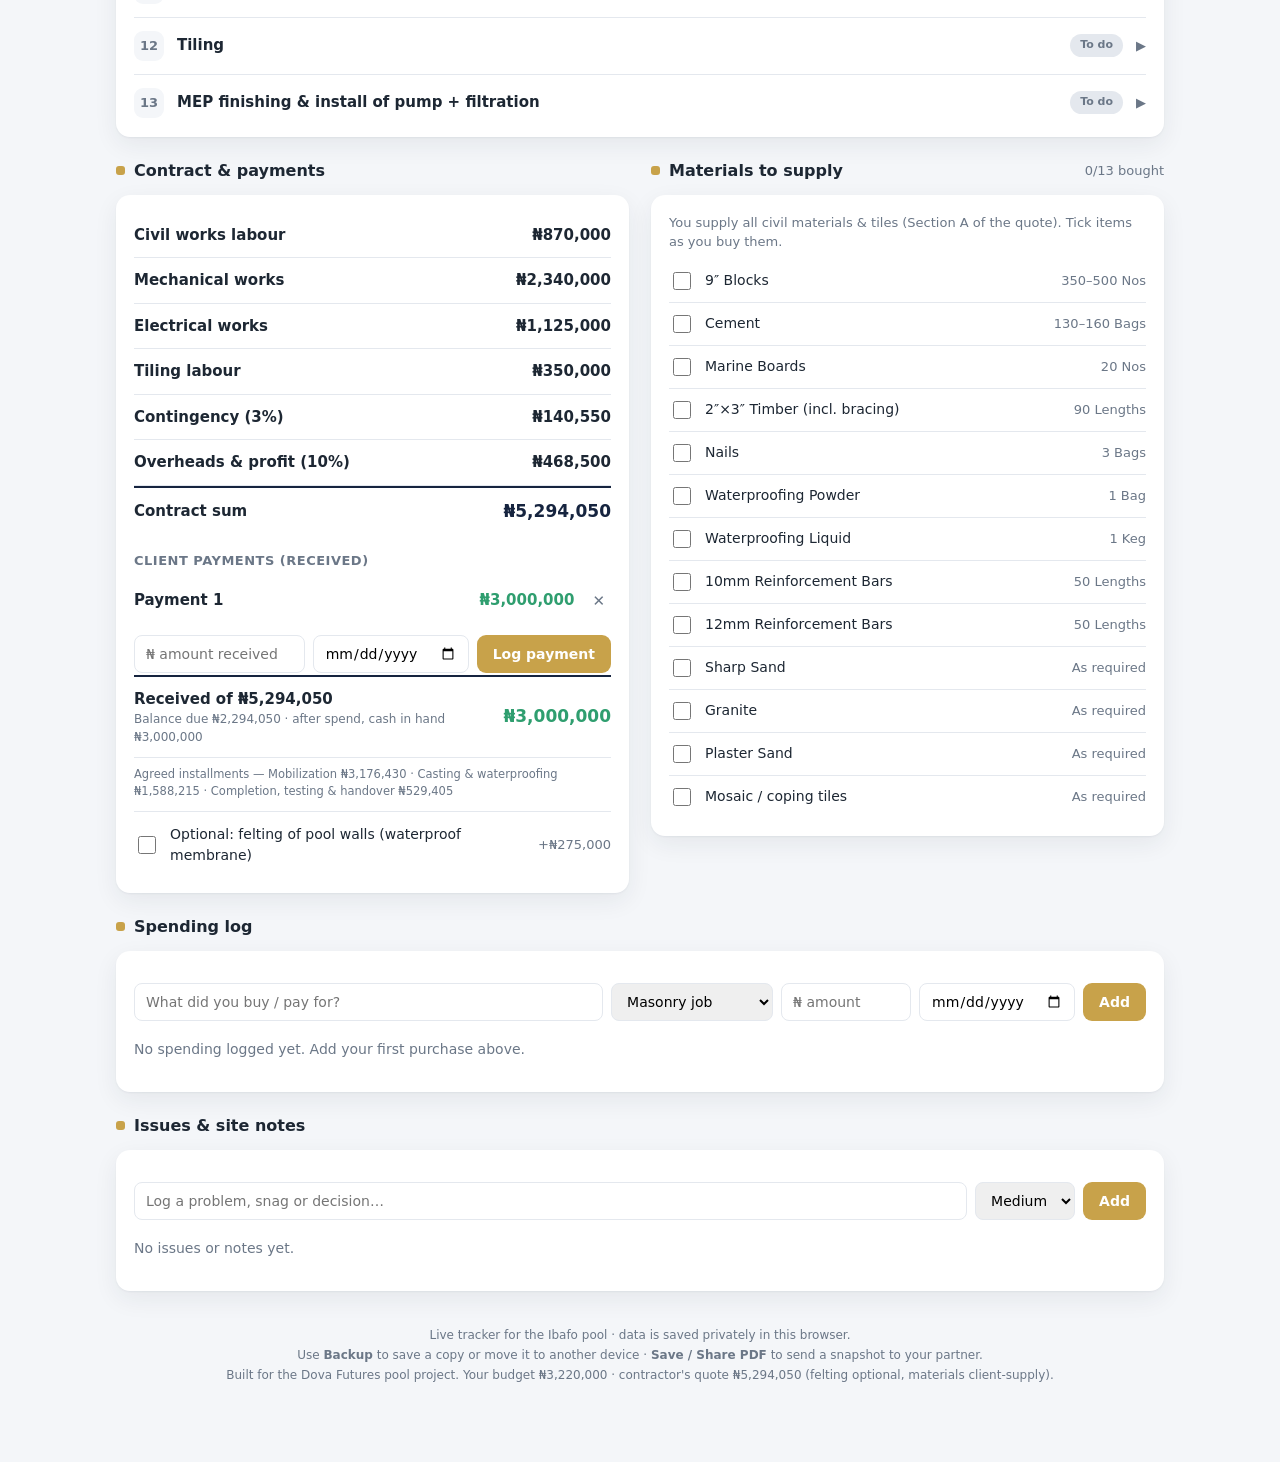
==== commit 76e6b214: "Track client payments received; log ₦3M first payment Reframe the tracker's payment section to the b" ====
--- a/pool-tracker.html
+++ b/pool-tracker.html
@@ -208,9 +208,10 @@
         <div class="v" id="st-contract">₦5,294,050</div>
       </div>
       <div class="stat">
-        <div class="k">Paid to contractor</div>
+        <div class="k">Received from client</div>
         <div class="v" id="st-paid">₦0</div>
         <div class="bar"><i id="st-paid-bar" style="width:0%"></i></div>
+        <div class="muted" style="font-size:12px;margin-top:4px" id="st-paid-sub">of ₦5,294,050</div>
       </div>
       <div class="stat">
         <div class="k">Spent of budget</div>
@@ -248,9 +249,15 @@
       <div class="sec-head"><h2><span class="dot"></span>Contract & payments</h2></div>
       <div class="card pad">
         <div id="breakdown"></div>
-        <h3 style="font-size:13px;margin:16px 0 2px;color:var(--muted);text-transform:uppercase;letter-spacing:.5px">Payment schedule</h3>
-        <div id="payments"></div>
-        <label class="mat" style="border-top:1px solid var(--line);margin-top:8px;padding-top:12px">
+        <h3 style="font-size:13px;margin:16px 0 6px;color:var(--muted);text-transform:uppercase;letter-spacing:.5px">Client payments (received)</h3>
+        <div id="client-payments"></div>
+        <div class="addform" style="padding:10px 0 2px">
+          <input id="cp-amt" type="number" min="0" step="any" placeholder="₦ amount received" class="grow" />
+          <input id="cp-date" type="date" />
+          <button class="btn btn-gold" id="cp-add">Log payment</button>
+        </div>
+        <div id="cp-summary"></div>
+        <label class="mat" style="border-top:1px solid var(--line);margin-top:10px;padding-top:12px">
           <input type="checkbox" id="felting" />
           <span class="nm">Optional: felting of pool walls (waterproof membrane)</span>
           <span class="q">+₦275,000</span>
@@ -358,10 +365,15 @@
     ["Contingency (3%)", 140550],
     ["Overheads & profit (10%)", 468500],
   ],
+  // agreed installment guide (60/30/10 of the contract) — shown for reference only
   payments: [
-    {label:"Mobilization (60%)", pct:0.60, paid:false, date:""},
-    {label:"Casting & waterproofing (30%)", pct:0.30, paid:false, date:""},
-    {label:"Completion, testing & handover (10%)", pct:0.10, paid:false, date:""},
+    {label:"Mobilization (60%)", pct:0.60},
+    {label:"Casting & waterproofing (30%)", pct:0.30},
+    {label:"Completion, testing & handover (10%)", pct:0.10},
+  ],
+  // actual money received from the client
+  clientPayments: [
+    {id:1, amount:3000000, date:""},
   ],
   felting:false,
   materials: [
@@ -392,7 +404,7 @@
 function contractSum(){ return CONTRACT_BASE + (data.felting ? FELTING : 0); }
 
 function render(){
-  renderHero(); renderBudget(); renderStages(); renderBreakdown(); renderPayments();
+  renderHero(); renderBudget(); renderStages(); renderBreakdown(); renderClientPayments();
   renderMaterials(); renderExpenses(); renderIssues();
   document.getElementById("felting").checked = data.felting;
 }
@@ -442,9 +454,10 @@
   document.getElementById("st-stages").innerHTML = done+' <small>/ '+data.stages.length+'</small>';
   document.getElementById("st-contract").textContent = NGN(contractSum());
 
-  const paid = data.payments.filter(p=>p.paid).reduce((a,p)=>a+p.pct*contractSum(),0);
-  document.getElementById("st-paid").textContent = NGN(paid);
-  document.getElementById("st-paid-bar").style.width = Math.min(100, paid/contractSum()*100)+"%";
+  const received = data.clientPayments.reduce((a,p)=>a+(+p.amount||0),0);
+  document.getElementById("st-paid").textContent = NGN(received);
+  document.getElementById("st-paid-bar").style.width = Math.min(100, received/contractSum()*100)+"%";
+  document.getElementById("st-paid-sub").textContent = "of "+NGN(contractSum());
 
   const spend = data.expenses.reduce((a,e)=>a+(+e.amt||0),0);
   document.getElementById("st-spend").textContent = NGN(spend);
@@ -503,16 +516,28 @@
   el.innerHTML = rows;
 }
 
-function renderPayments(){
-  const el=document.getElementById("payments");
-  el.innerHTML = data.payments.map((p,i)=>{
-    const amt = p.pct*contractSum();
-    return `<div class="pay ${p.paid?'paid':''}">
-      <div class="check" onclick="togglePay(${i})">✓</div>
-      <div class="m"><div class="t">${esc(p.label)}</div>
-        <div class="s">${NGN(amt)}${p.paid&&p.date?" · paid "+fmtDate(p.date):p.paid?" · paid":""}</div></div>
-    </div>`;
-  }).join("");
+function renderClientPayments(){
+  const cs = contractSum();
+  const received = data.clientPayments.reduce((a,p)=>a+(+p.amount||0),0);
+  const spent = data.expenses.reduce((a,e)=>a+(+e.amt||0),0);
+
+  const list = data.clientPayments.map((p,i)=>`<div class="row">
+    <div class="m"><div class="t">Payment ${i+1}${p.date?'<span class="muted" style="font-weight:400"> · '+fmtDate(p.date)+'</span>':''}</div></div>
+    <div class="amt" style="color:var(--green)">${NGN(p.amount)}</div>
+    <button class="del" title="Remove" onclick="delClientPayment(${p.id})">✕</button>
+  </div>`).join("");
+  document.getElementById("client-payments").innerHTML =
+    list || '<div class="muted" style="padding:6px 0;font-size:13px">No payments logged yet.</div>';
+
+  const bal = cs - received;
+  const guide = data.payments.map(p=>p.label.replace(/ \(\d+%\)/,'')+" "+NGN(p.pct*cs)).join(" · ");
+  document.getElementById("cp-summary").innerHTML =
+    `<div class="row" style="border-top:2px solid var(--navy)">
+       <div class="m"><div class="t" style="font-weight:800">Received of ${NGN(cs)}</div>
+         <div class="muted" style="font-size:12px">Balance due ${NGN(Math.max(0,bal))} · after spend, cash in hand ${NGN(received-spent)}</div></div>
+       <div class="amt" style="color:var(--green);font-size:17px">${NGN(received)}</div>
+     </div>
+     <div class="muted" style="font-size:11.5px;margin-top:8px">Agreed installments — ${guide}</div>`;
 }
 
 function renderMaterials(){
@@ -570,9 +595,18 @@
 function stageNote(id,v){ data.stages.find(x=>x.id===id).note=v.trim(); save(); }
 function reopen(id){ setTimeout(()=>{const e=document.querySelector(`.stage[data-id="${id}"]`); if(e)e.classList.add("open");},0); }
 
-function togglePay(i){
-  const p=data.payments[i]; p.paid=!p.paid; p.date=p.paid?today():"";
-  save(); renderPayments(); renderHero();
+let cpId = Math.max(0, ...data.clientPayments.map(p=>p.id||0));
+document.getElementById("cp-add").onclick=()=>{
+  const amt=parseFloat(document.getElementById("cp-amt").value);
+  if(!(amt>0)||isNaN(amt)){ toast("Enter the amount received"); return; }
+  data.clientPayments.push({id:++cpId, amount:amt, date:document.getElementById("cp-date").value||today()});
+  save(); renderClientPayments(); renderHero();
+  document.getElementById("cp-amt").value="";
+  toast("Payment logged");
+};
+function delClientPayment(id){
+  data.clientPayments=data.clientPayments.filter(p=>p.id!==id);
+  save(); renderClientPayments(); renderHero();
 }
 function toggleMat(id){ const m=data.materials.find(x=>x.id===id); m.got=!m.got; save(); renderMaterials(); }
 
@@ -603,6 +637,7 @@
 
 /* enter-to-add */
 document.getElementById("e-amt").addEventListener("keydown",e=>{if(e.key==="Enter")document.getElementById("e-add").click();});
+document.getElementById("cp-amt").addEventListener("keydown",e=>{if(e.key==="Enter")document.getElementById("cp-add").click();});
 document.getElementById("i-text").addEventListener("keydown",e=>{if(e.key==="Enter")document.getElementById("i-add").click();});
 
 /* backup / restore */
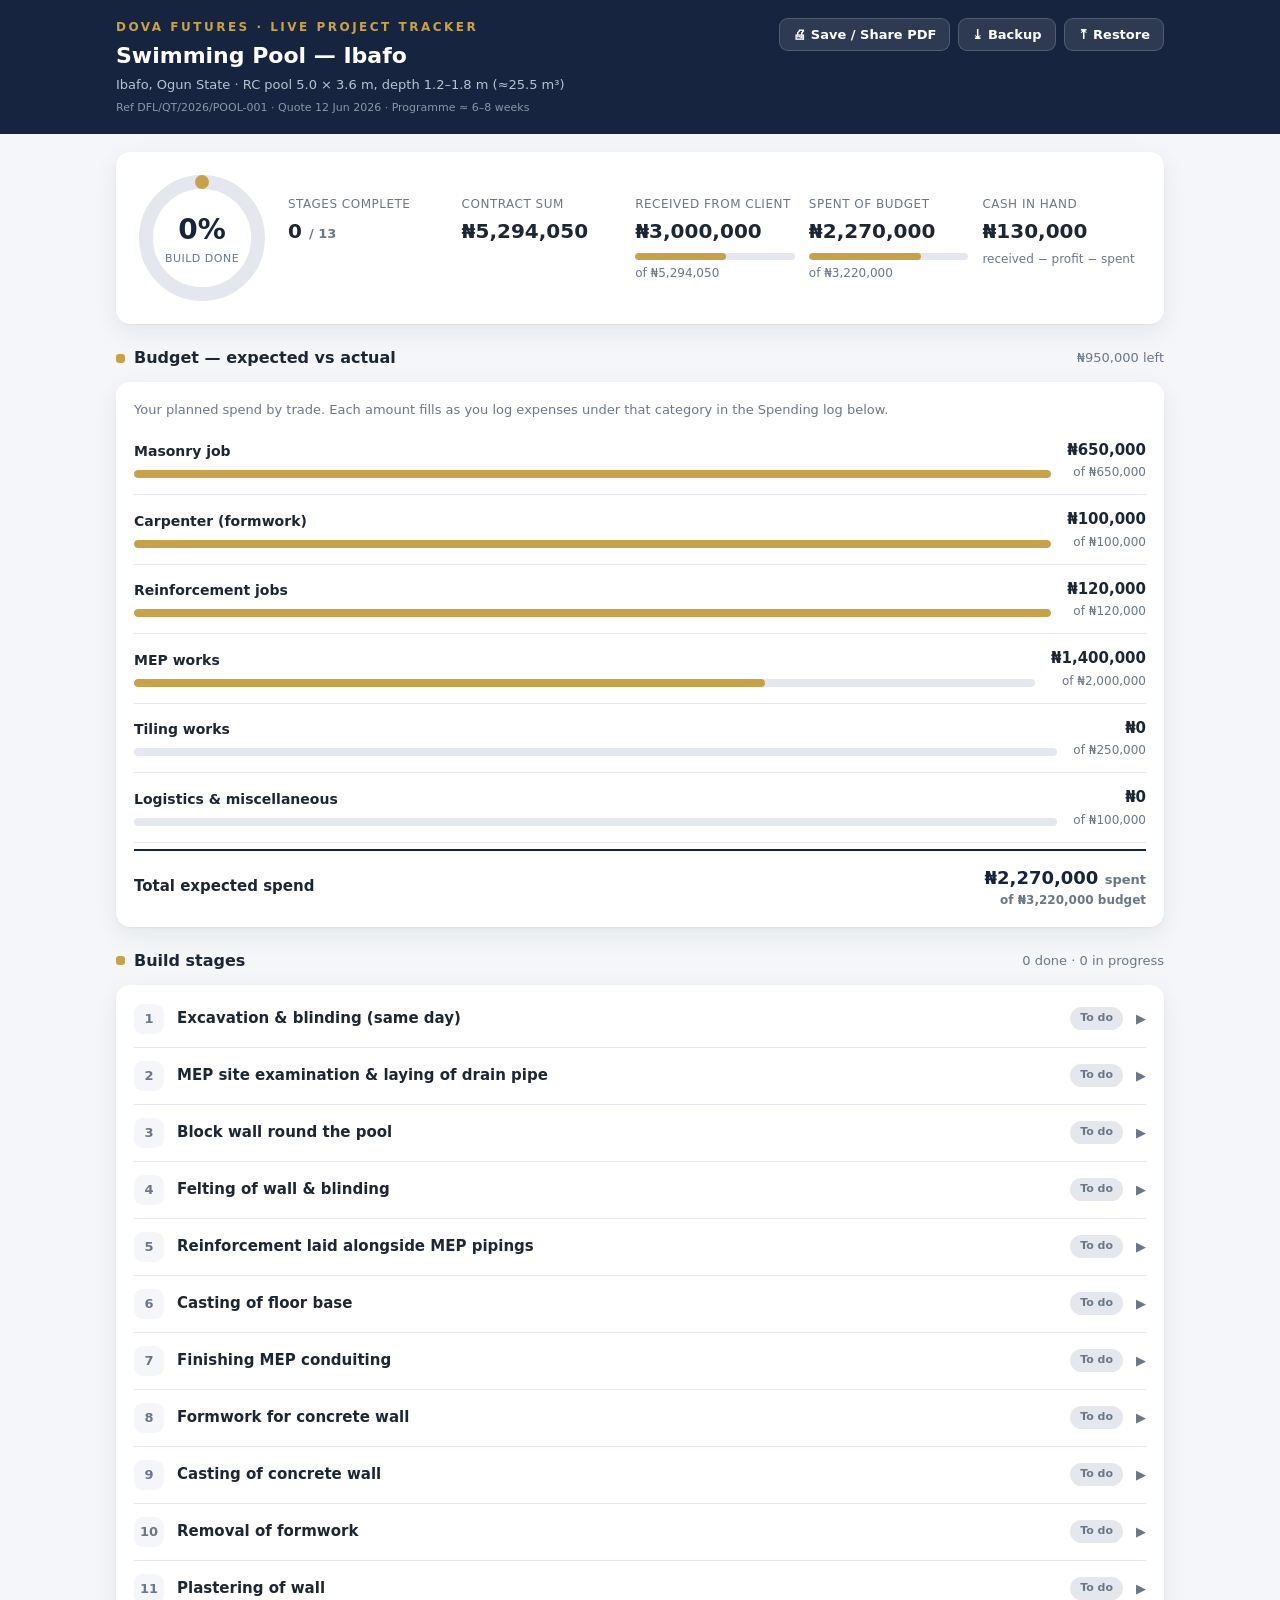
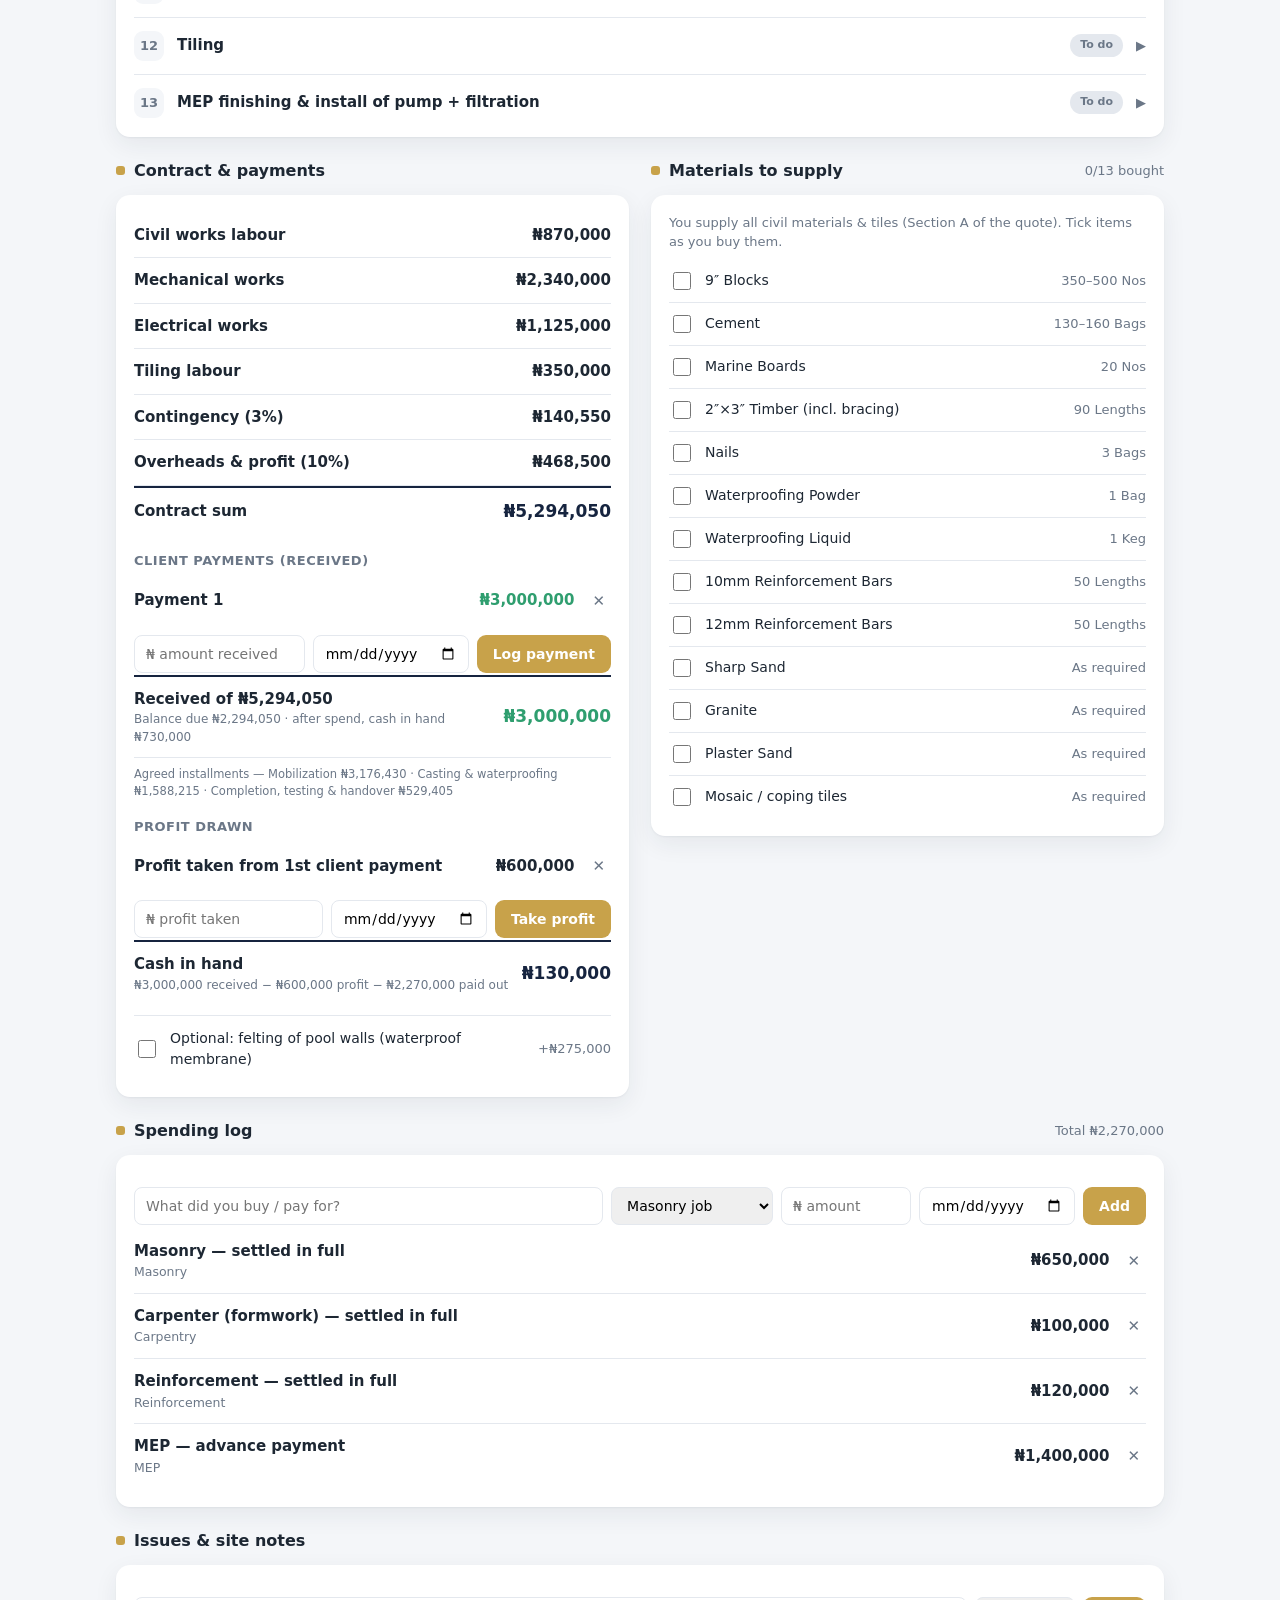
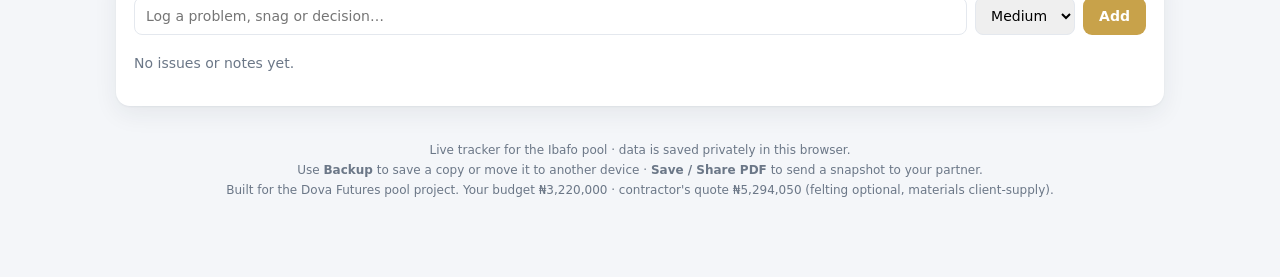
==== commit 49dca031: "Allocate 1st payment: profit, MEP advance, settle civil works; free deploy pool-tracker.html: record" ====
--- a/pool-tracker.html
+++ b/pool-tracker.html
@@ -219,6 +219,11 @@
         <div class="bar"><i id="st-spend-bar" style="width:0%"></i></div>
         <div class="muted" style="font-size:12px;margin-top:4px" id="st-spend-sub">of ₦3,220,000</div>
       </div>
+      <div class="stat">
+        <div class="k">Cash in hand</div>
+        <div class="v" id="st-cash">₦0</div>
+        <div class="muted" style="font-size:12px;margin-top:4px">received − profit − spent</div>
+      </div>
     </div>
   </div>
 
@@ -257,6 +262,14 @@
           <button class="btn btn-gold" id="cp-add">Log payment</button>
         </div>
         <div id="cp-summary"></div>
+        <h3 style="font-size:13px;margin:16px 0 6px;color:var(--muted);text-transform:uppercase;letter-spacing:.5px">Profit drawn</h3>
+        <div id="profit"></div>
+        <div class="addform" style="padding:10px 0 2px">
+          <input id="pf-amt" type="number" min="0" step="any" placeholder="₦ profit taken" class="grow" />
+          <input id="pf-date" type="date" />
+          <button class="btn btn-gold" id="pf-add">Take profit</button>
+        </div>
+        <div id="cash-summary"></div>
         <label class="mat" style="border-top:1px solid var(--line);margin-top:10px;padding-top:12px">
           <input type="checkbox" id="felting" />
           <span class="nm">Optional: felting of pool walls (waterproof membrane)</span>
@@ -384,7 +397,17 @@
     ["Sharp Sand","As required"],["Granite","As required"],
     ["Plaster Sand","As required"],["Mosaic / coping tiles","As required"],
   ].map((m,i)=>({id:i+1,name:m[0],qty:m[1],got:false})),
-  expenses: [],
+  // money paid out, by budget category (from the 1st payment plan)
+  expenses: [
+    {uid:"seed-mason", desc:"Masonry — settled in full",             cat:"Masonry",       amt:650000,  date:""},
+    {uid:"seed-carp",  desc:"Carpenter (formwork) — settled in full", cat:"Carpentry",     amt:100000,  date:""},
+    {uid:"seed-rebar", desc:"Reinforcement — settled in full",        cat:"Reinforcement", amt:120000,  date:""},
+    {uid:"seed-mep",   desc:"MEP — advance payment",                  cat:"MEP",           amt:1400000, date:""},
+  ],
+  // profit you've drawn from client payments (kept separate from project spend)
+  profit: [
+    {id:1, amount:600000, date:"", note:"Profit taken from 1st client payment"},
+  ],
   issues: [],
 };
 
@@ -392,11 +415,19 @@
 let data = load();
 
 function load(){
+  const base = structuredClone(SEED);
   try{
     const raw = localStorage.getItem(KEY);
-    if(raw){ const d = JSON.parse(raw); return Object.assign(structuredClone(SEED), d); }
+    if(!raw) return base;
+    const d = JSON.parse(raw);
+    Object.keys(d).forEach(k=>{
+      const v = d[k];
+      if(Array.isArray(v)){ if(v.length) base[k] = v; }   // keep seeded rows when saved list is empty
+      else if(v && typeof v === "object"){ base[k] = Object.assign(base[k]||{}, v); }
+      else { base[k] = v; }
+    });
   }catch(e){}
-  return structuredClone(SEED);
+  return base;
 }
 function save(){ localStorage.setItem(KEY, JSON.stringify(data)); }
 
@@ -404,7 +435,7 @@
 function contractSum(){ return CONTRACT_BASE + (data.felting ? FELTING : 0); }
 
 function render(){
-  renderHero(); renderBudget(); renderStages(); renderBreakdown(); renderClientPayments();
+  renderHero(); renderBudget(); renderStages(); renderBreakdown(); renderClientPayments(); renderProfit();
   renderMaterials(); renderExpenses(); renderIssues();
   document.getElementById("felting").checked = data.felting;
 }
@@ -465,6 +496,12 @@
   document.getElementById("st-spend-bar").className = spend>BUDGET_TOTAL ? "over" : "";
   document.getElementById("st-spend-sub").textContent =
     spend>BUDGET_TOTAL ? "over ₦"+BUDGET_TOTAL.toLocaleString("en-NG")+" budget" : "of ₦"+BUDGET_TOTAL.toLocaleString("en-NG");
+
+  const profit = data.profit.reduce((a,p)=>a+(+p.amount||0),0);
+  const cash = received - profit - spend;
+  const cashEl = document.getElementById("st-cash");
+  cashEl.textContent = NGN(cash);
+  cashEl.style.color = cash < 0 ? "var(--red)" : "";
 }
 
 function renderStages(){
@@ -540,6 +577,28 @@
      <div class="muted" style="font-size:11.5px;margin-top:8px">Agreed installments — ${guide}</div>`;
 }
 
+function renderProfit(){
+  const received = data.clientPayments.reduce((a,p)=>a+(+p.amount||0),0);
+  const profit = data.profit.reduce((a,p)=>a+(+p.amount||0),0);
+  const spent = data.expenses.reduce((a,e)=>a+(+e.amt||0),0);
+
+  const list = data.profit.map((p,i)=>`<div class="row">
+    <div class="m"><div class="t">${esc(p.note||("Profit "+(i+1)))}${p.date?'<span class="muted" style="font-weight:400"> · '+fmtDate(p.date)+'</span>':''}</div></div>
+    <div class="amt" style="color:var(--amber-dark)">${NGN(p.amount)}</div>
+    <button class="del" title="Remove" onclick="delProfit(${p.id})">✕</button>
+  </div>`).join("");
+  document.getElementById("profit").innerHTML =
+    list || '<div class="muted" style="padding:6px 0;font-size:13px">No profit drawn yet.</div>';
+
+  const cash = received - profit - spent;
+  document.getElementById("cash-summary").innerHTML =
+    `<div class="row" style="border-top:2px solid var(--navy)">
+       <div class="m"><div class="t" style="font-weight:800">Cash in hand</div>
+         <div class="muted" style="font-size:12px">${NGN(received)} received − ${NGN(profit)} profit − ${NGN(spent)} paid out</div></div>
+       <div class="amt" style="font-size:17px;color:${cash<0?'var(--red)':'var(--navy)'}">${NGN(cash)}</div>
+     </div>`;
+}
+
 function renderMaterials(){
   const el=document.getElementById("materials");
   el.innerHTML = data.materials.map(m=>`<label class="mat ${m.got?'got':''}">
@@ -608,6 +667,20 @@
   data.clientPayments=data.clientPayments.filter(p=>p.id!==id);
   save(); renderClientPayments(); renderHero();
 }
+
+let pfId = Math.max(0, ...data.profit.map(p=>p.id||0));
+document.getElementById("pf-add").onclick=()=>{
+  const amt=parseFloat(document.getElementById("pf-amt").value);
+  if(!(amt>0)||isNaN(amt)){ toast("Enter the profit amount"); return; }
+  data.profit.push({id:++pfId, amount:amt, date:document.getElementById("pf-date").value||today(), note:"Profit taken"});
+  save(); renderProfit(); renderHero();
+  document.getElementById("pf-amt").value="";
+  toast("Profit recorded");
+};
+function delProfit(id){
+  data.profit=data.profit.filter(p=>p.id!==id);
+  save(); renderProfit(); renderHero();
+}
 function toggleMat(id){ const m=data.materials.find(x=>x.id===id); m.got=!m.got; save(); renderMaterials(); }
 
 document.getElementById("felting").addEventListener("change",e=>{
@@ -638,6 +711,7 @@
 /* enter-to-add */
 document.getElementById("e-amt").addEventListener("keydown",e=>{if(e.key==="Enter")document.getElementById("e-add").click();});
 document.getElementById("cp-amt").addEventListener("keydown",e=>{if(e.key==="Enter")document.getElementById("cp-add").click();});
+document.getElementById("pf-amt").addEventListener("keydown",e=>{if(e.key==="Enter")document.getElementById("pf-add").click();});
 document.getElementById("i-text").addEventListener("keydown",e=>{if(e.key==="Enter")document.getElementById("i-add").click();});
 
 /* backup / restore */
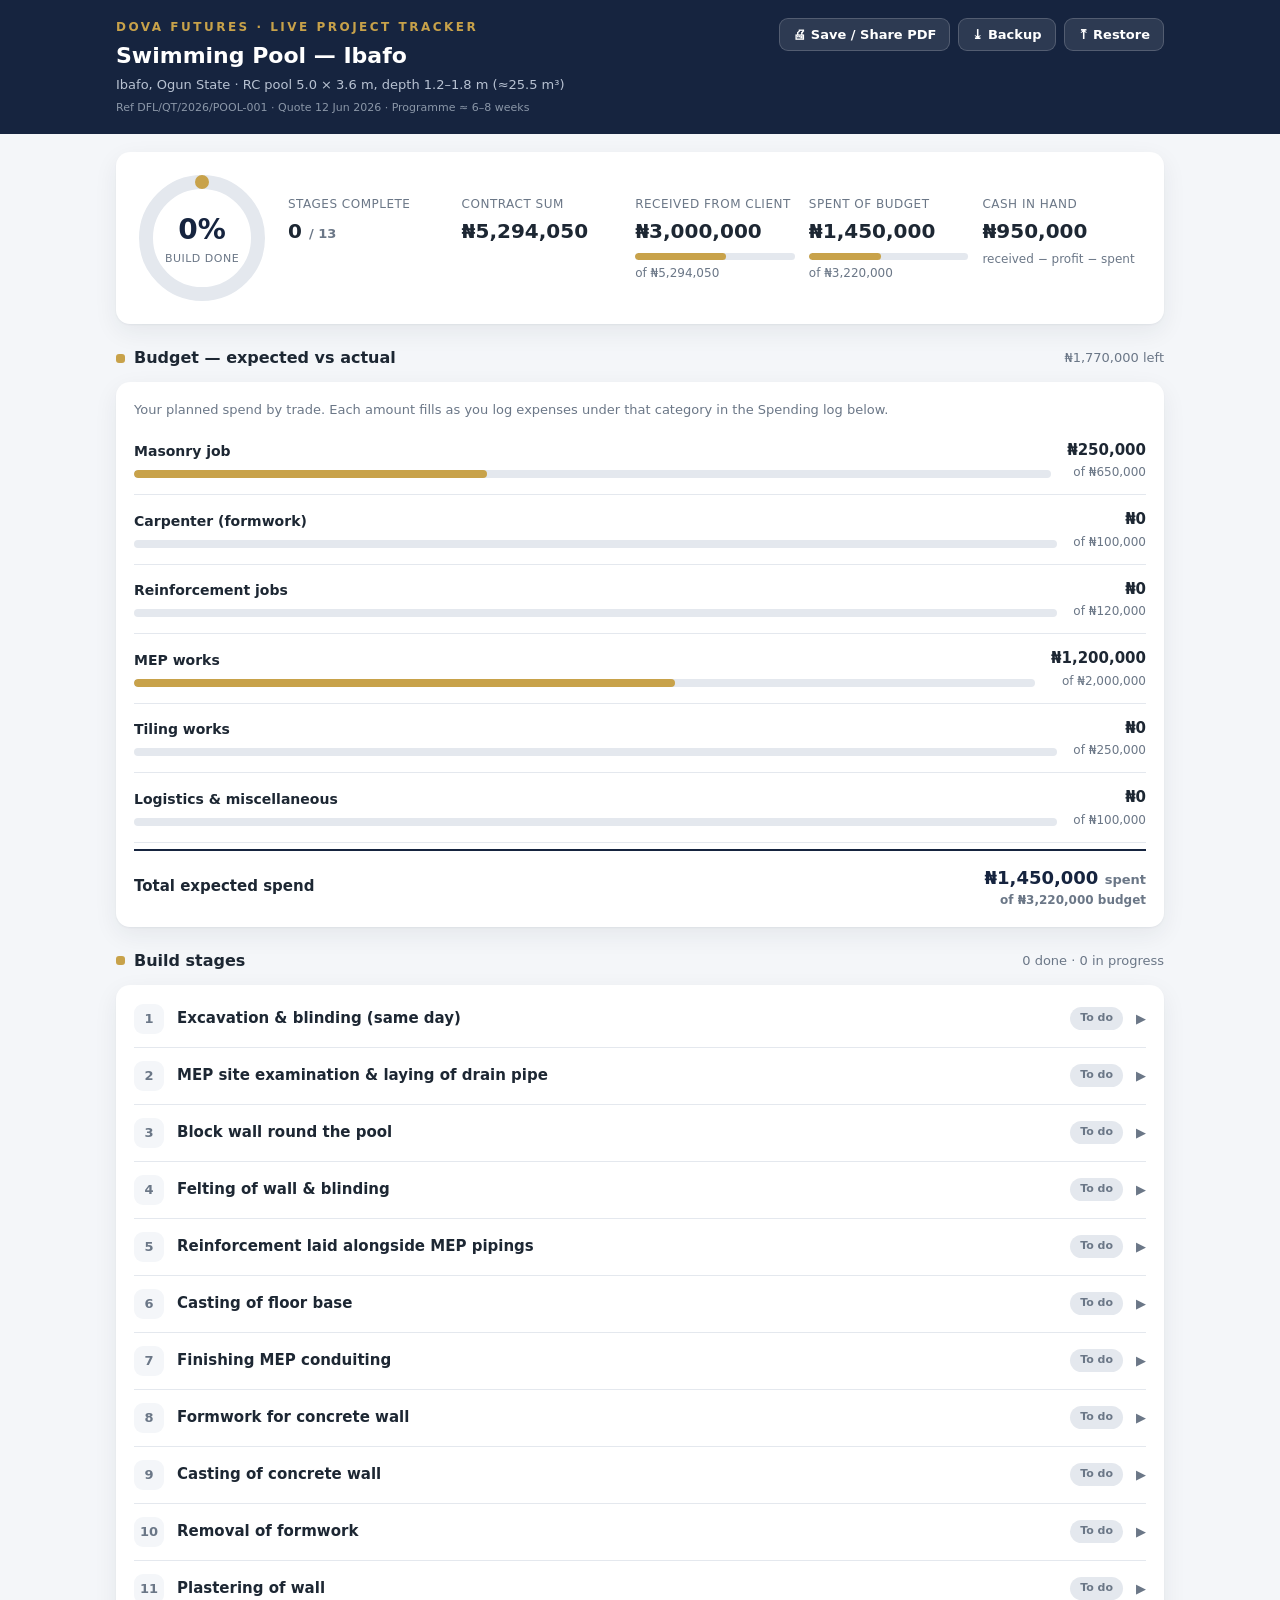
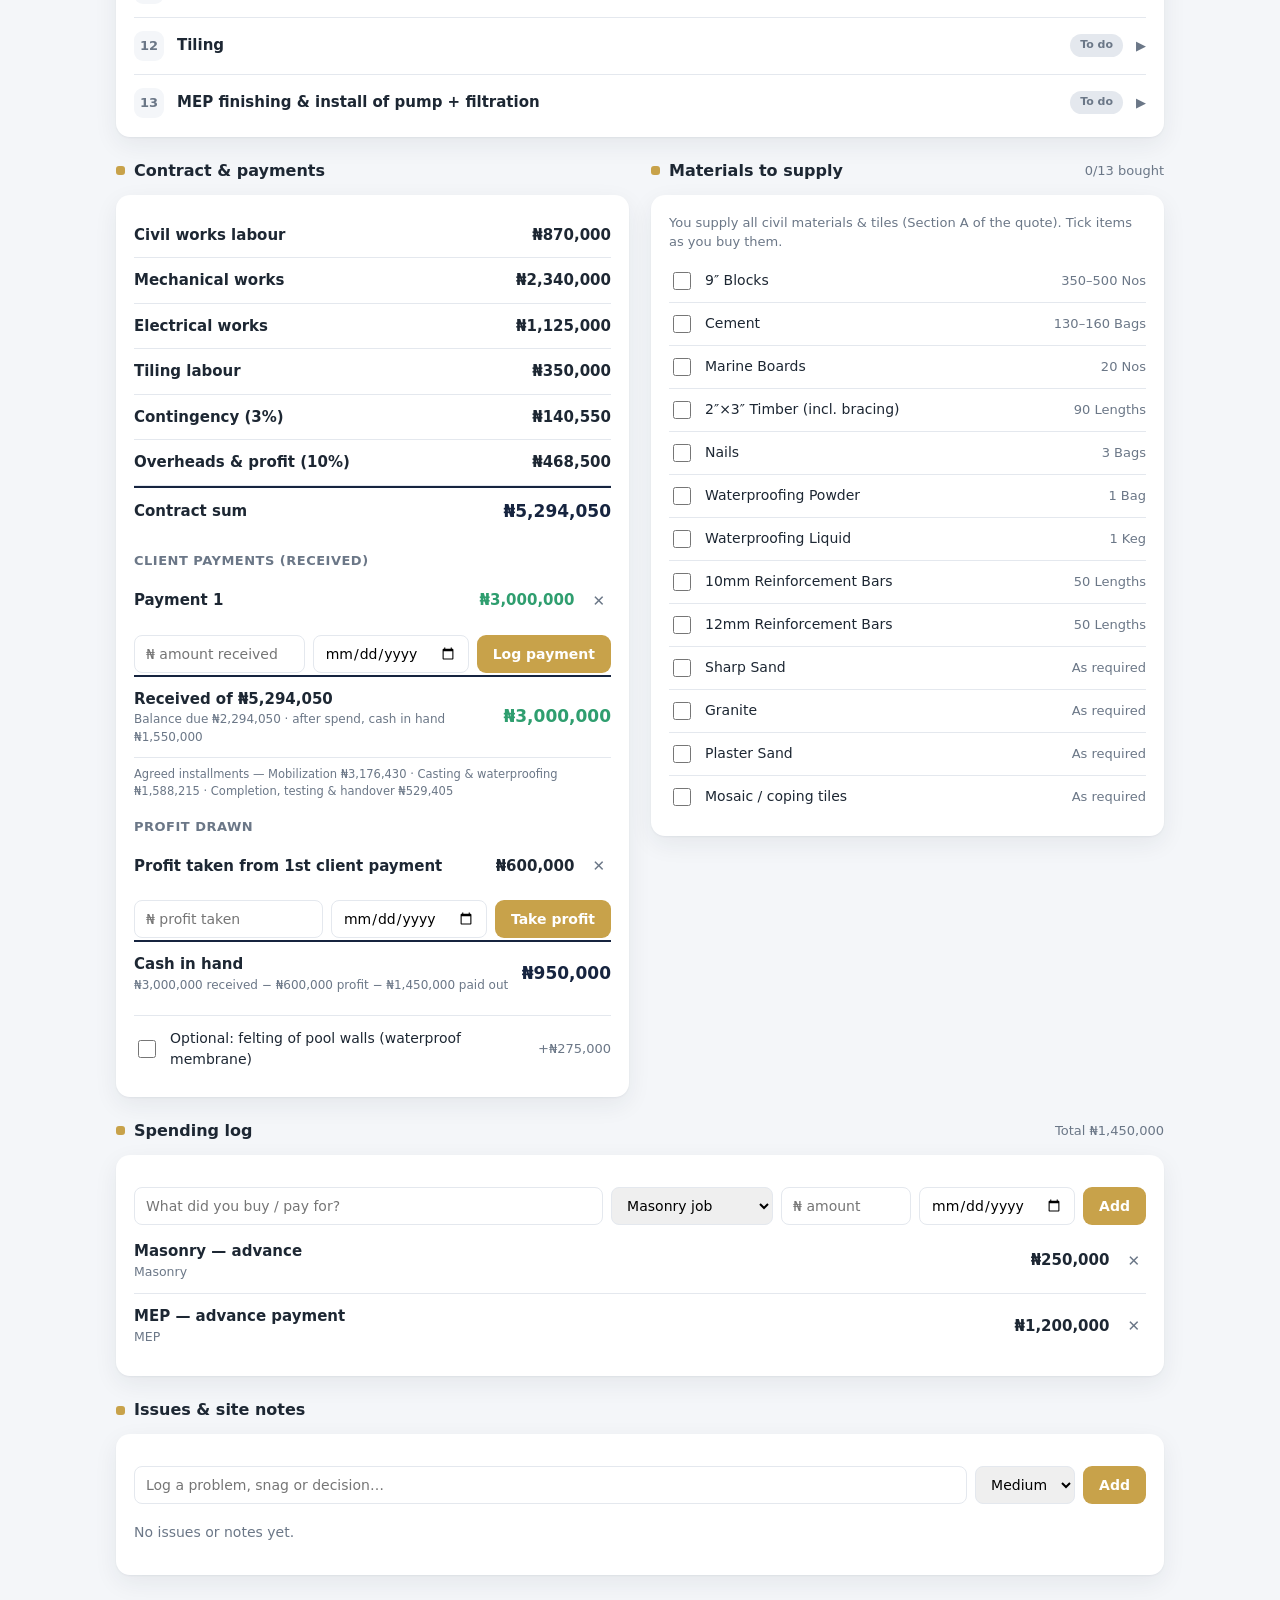
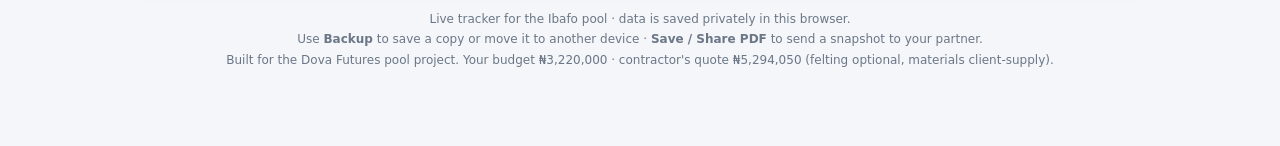
==== commit 08c643da: "Correct disbursements to actuals + add internal financial report Actuals to date: masonry ₦250,000 a" ====
--- a/pool-tracker.html
+++ b/pool-tracker.html
@@ -355,6 +355,7 @@
 const BUDGET_TOTAL = BUDGET.reduce((a,b)=>a+b.expected,0);  // ₦3,220,000
 
 const SEED = {
+  seedVersion: 2,   // bump when the seeded money figures change, to refresh them on load
   stages: [
     "Excavation & blinding (same day)",
     "MEP site examination & laying of drain pipe",
@@ -397,12 +398,10 @@
     ["Sharp Sand","As required"],["Granite","As required"],
     ["Plaster Sand","As required"],["Mosaic / coping tiles","As required"],
   ].map((m,i)=>({id:i+1,name:m[0],qty:m[1],got:false})),
-  // money paid out, by budget category (from the 1st payment plan)
+  // money actually paid out so far, by budget category
   expenses: [
-    {uid:"seed-mason", desc:"Masonry — settled in full",             cat:"Masonry",       amt:650000,  date:""},
-    {uid:"seed-carp",  desc:"Carpenter (formwork) — settled in full", cat:"Carpentry",     amt:100000,  date:""},
-    {uid:"seed-rebar", desc:"Reinforcement — settled in full",        cat:"Reinforcement", amt:120000,  date:""},
-    {uid:"seed-mep",   desc:"MEP — advance payment",                  cat:"MEP",           amt:1400000, date:""},
+    {uid:"seed-mason", desc:"Masonry — advance",       cat:"Masonry", amt:250000,  date:""},
+    {uid:"seed-mep",   desc:"MEP — advance payment",    cat:"MEP",     amt:1200000, date:""},
   ],
   // profit you've drawn from client payments (kept separate from project spend)
   profit: [
@@ -426,6 +425,12 @@
       else if(v && typeof v === "object"){ base[k] = Object.assign(base[k]||{}, v); }
       else { base[k] = v; }
     });
+    // When the seeded money figures are corrected, refresh the paid-out list from
+    // SEED (keeping stage progress, materials, etc. as-is).
+    if((d.seedVersion||0) < SEED.seedVersion){
+      base.expenses = structuredClone(SEED.expenses);
+      base.seedVersion = SEED.seedVersion;
+    }
   }catch(e){}
   return base;
 }
